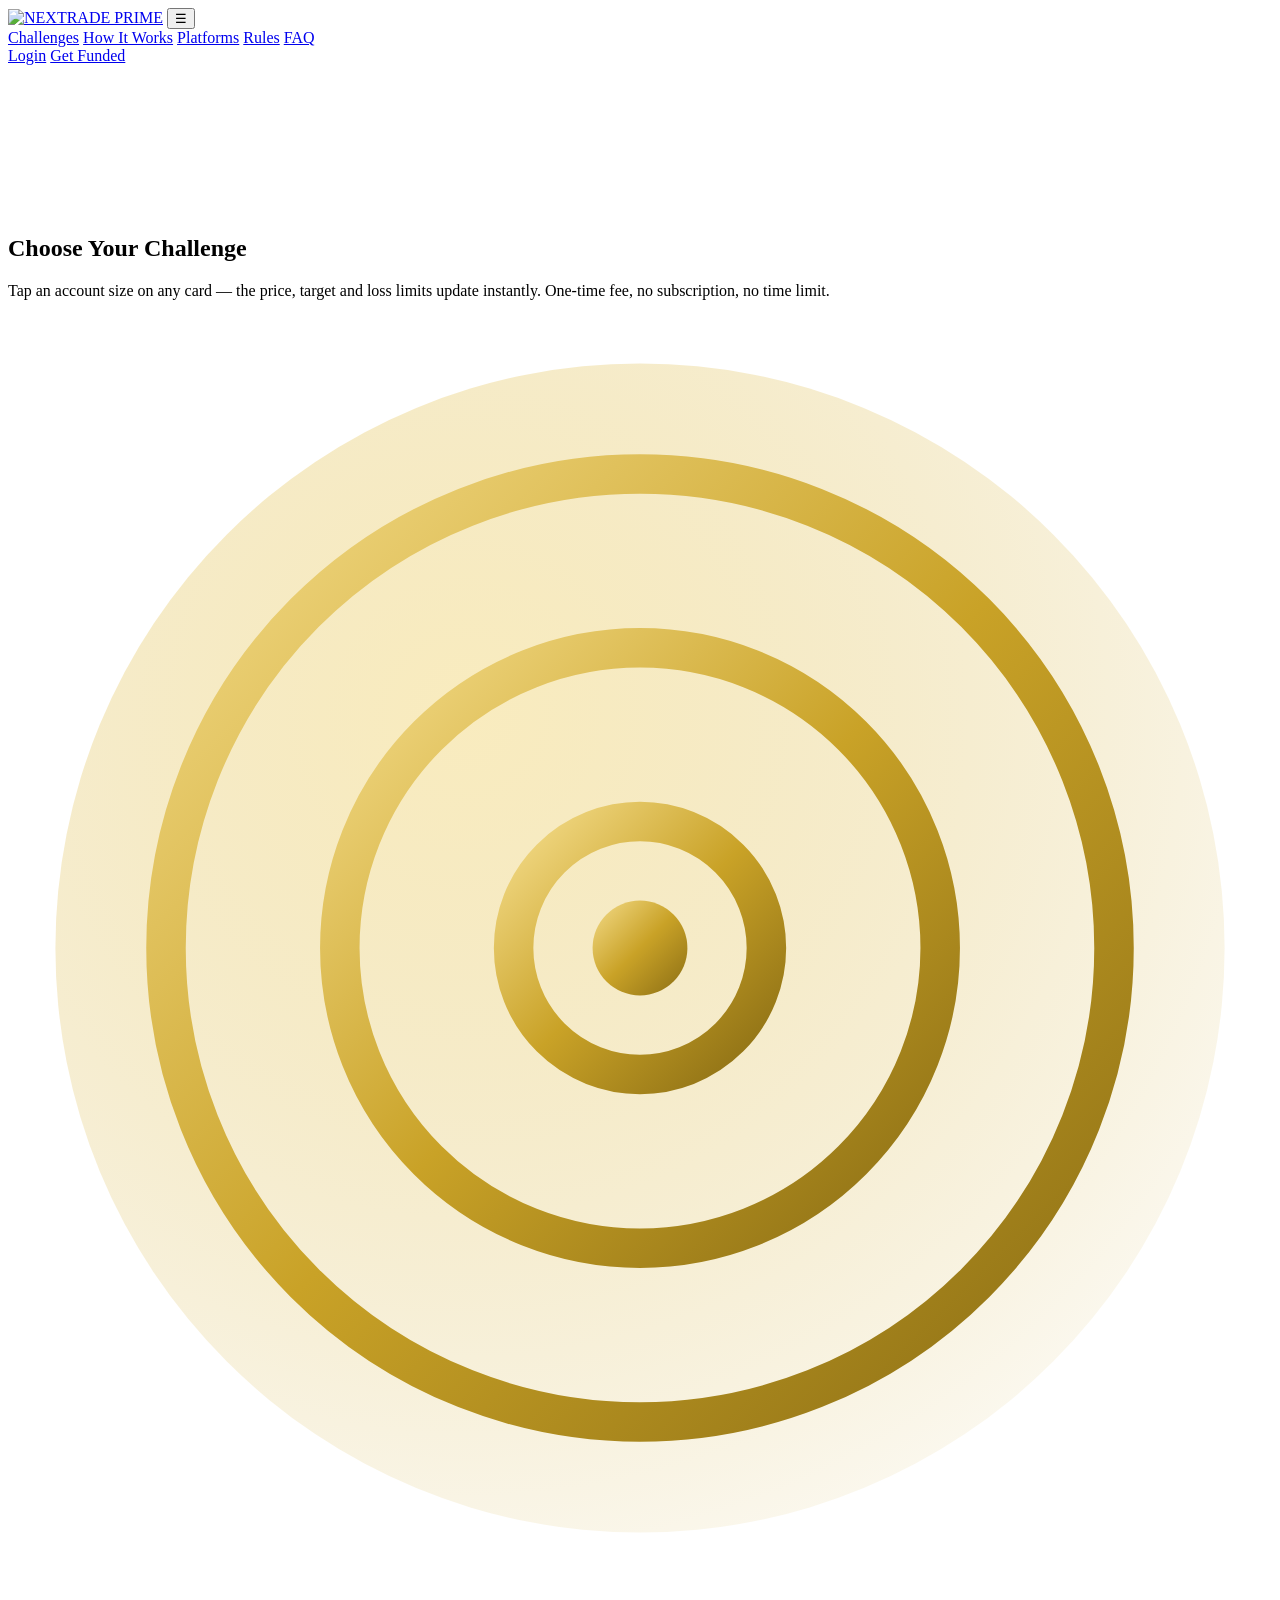
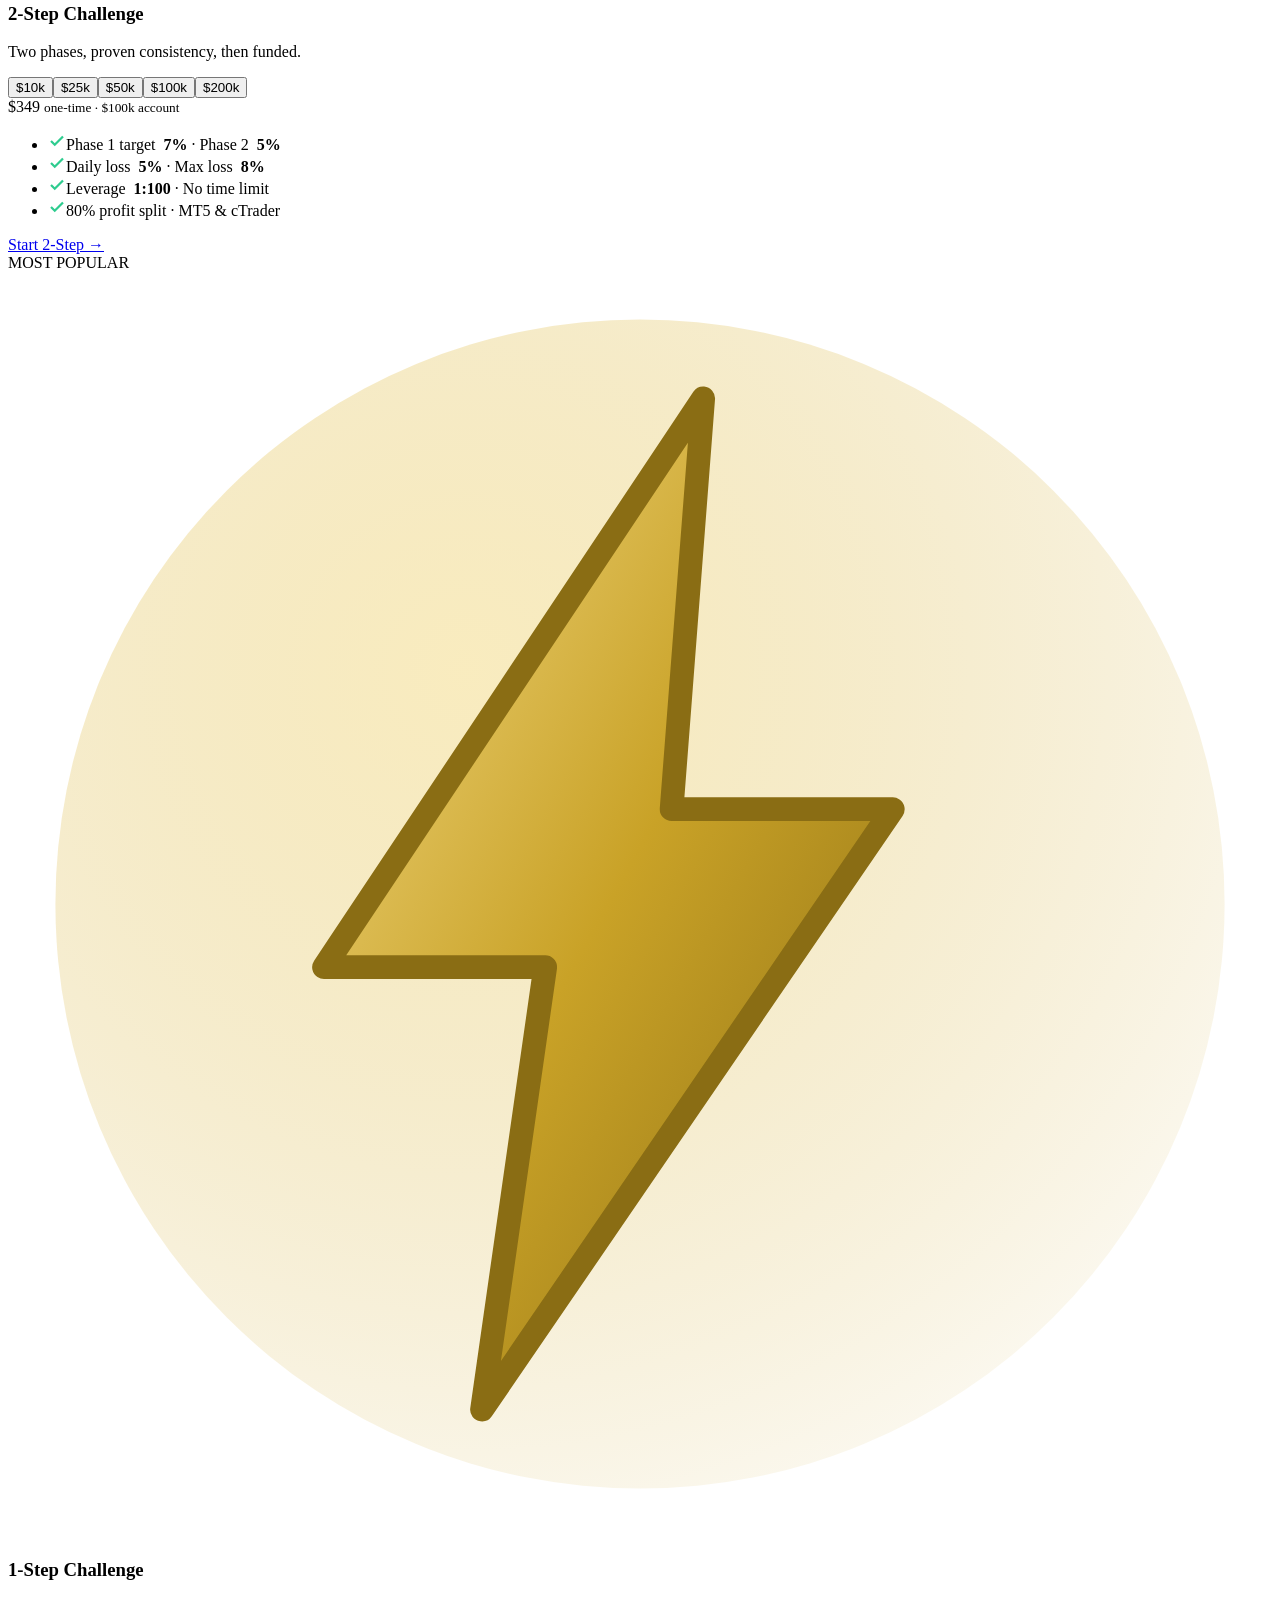
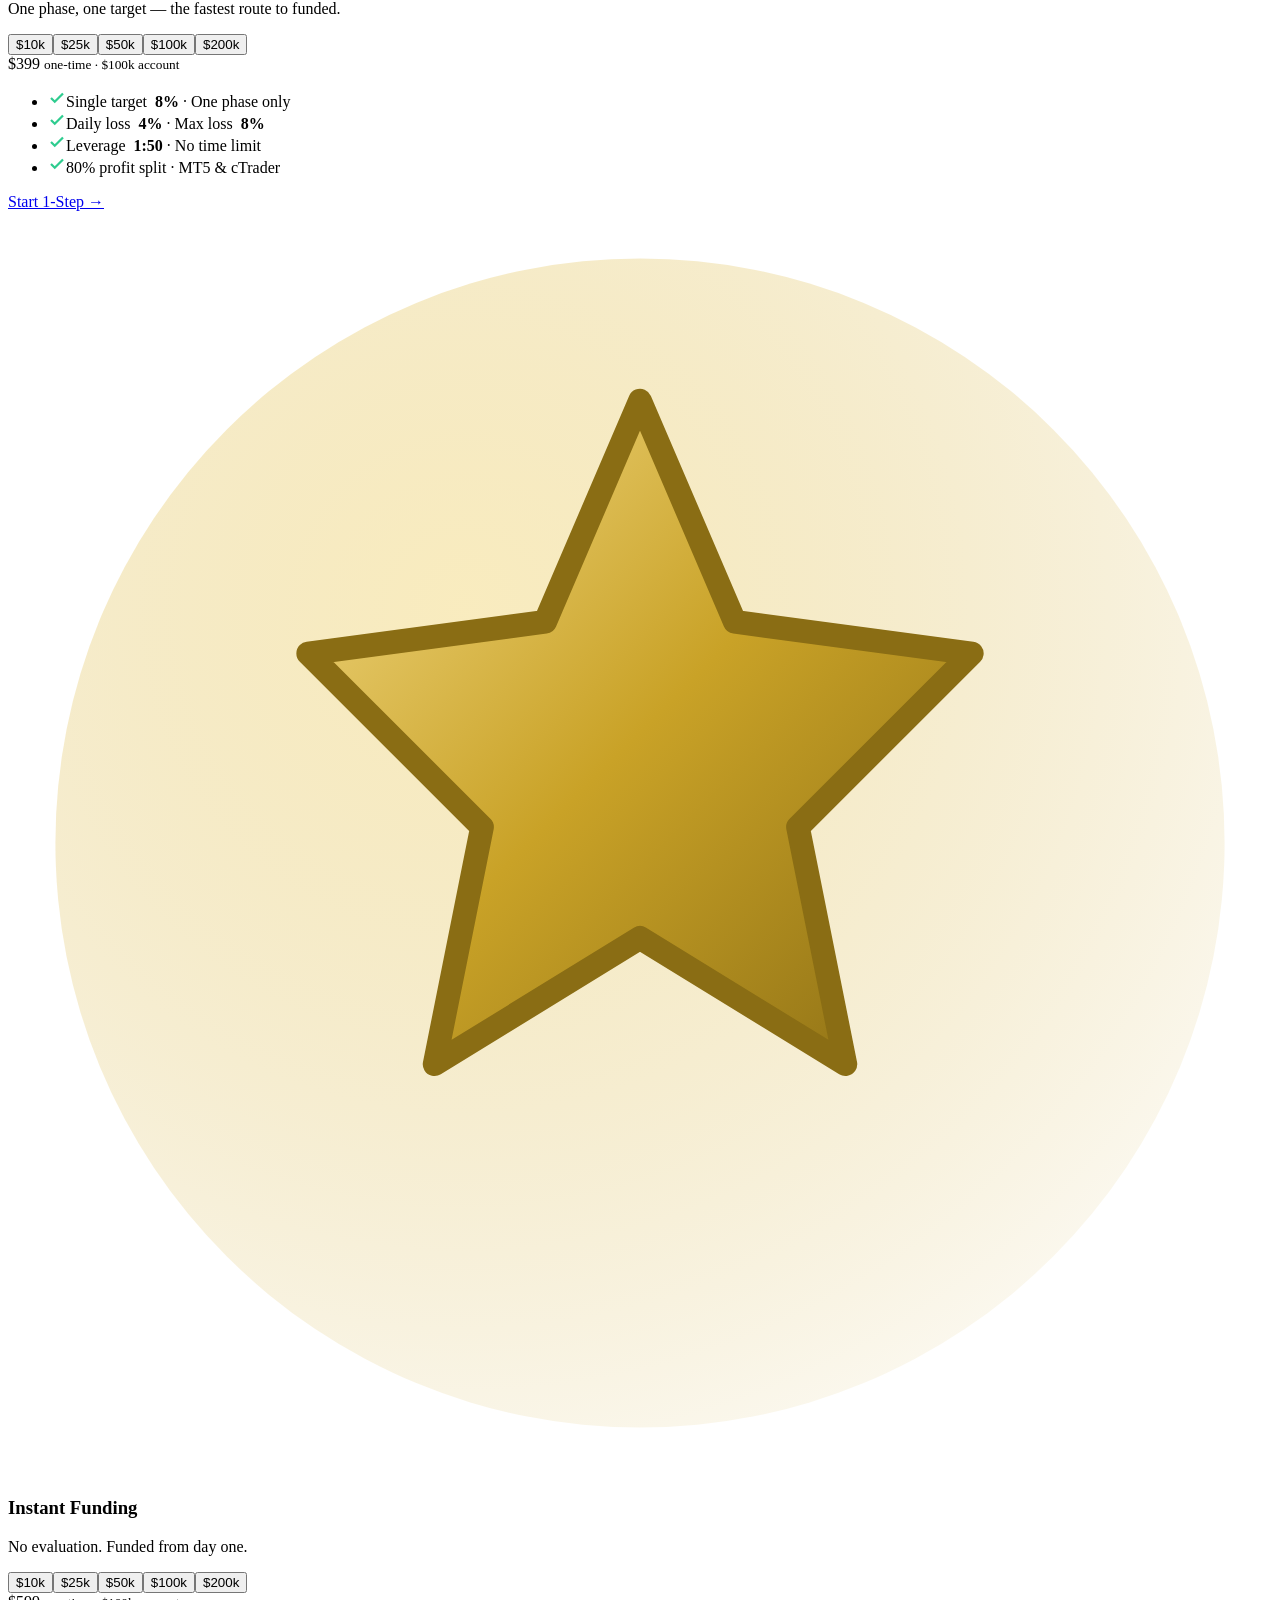
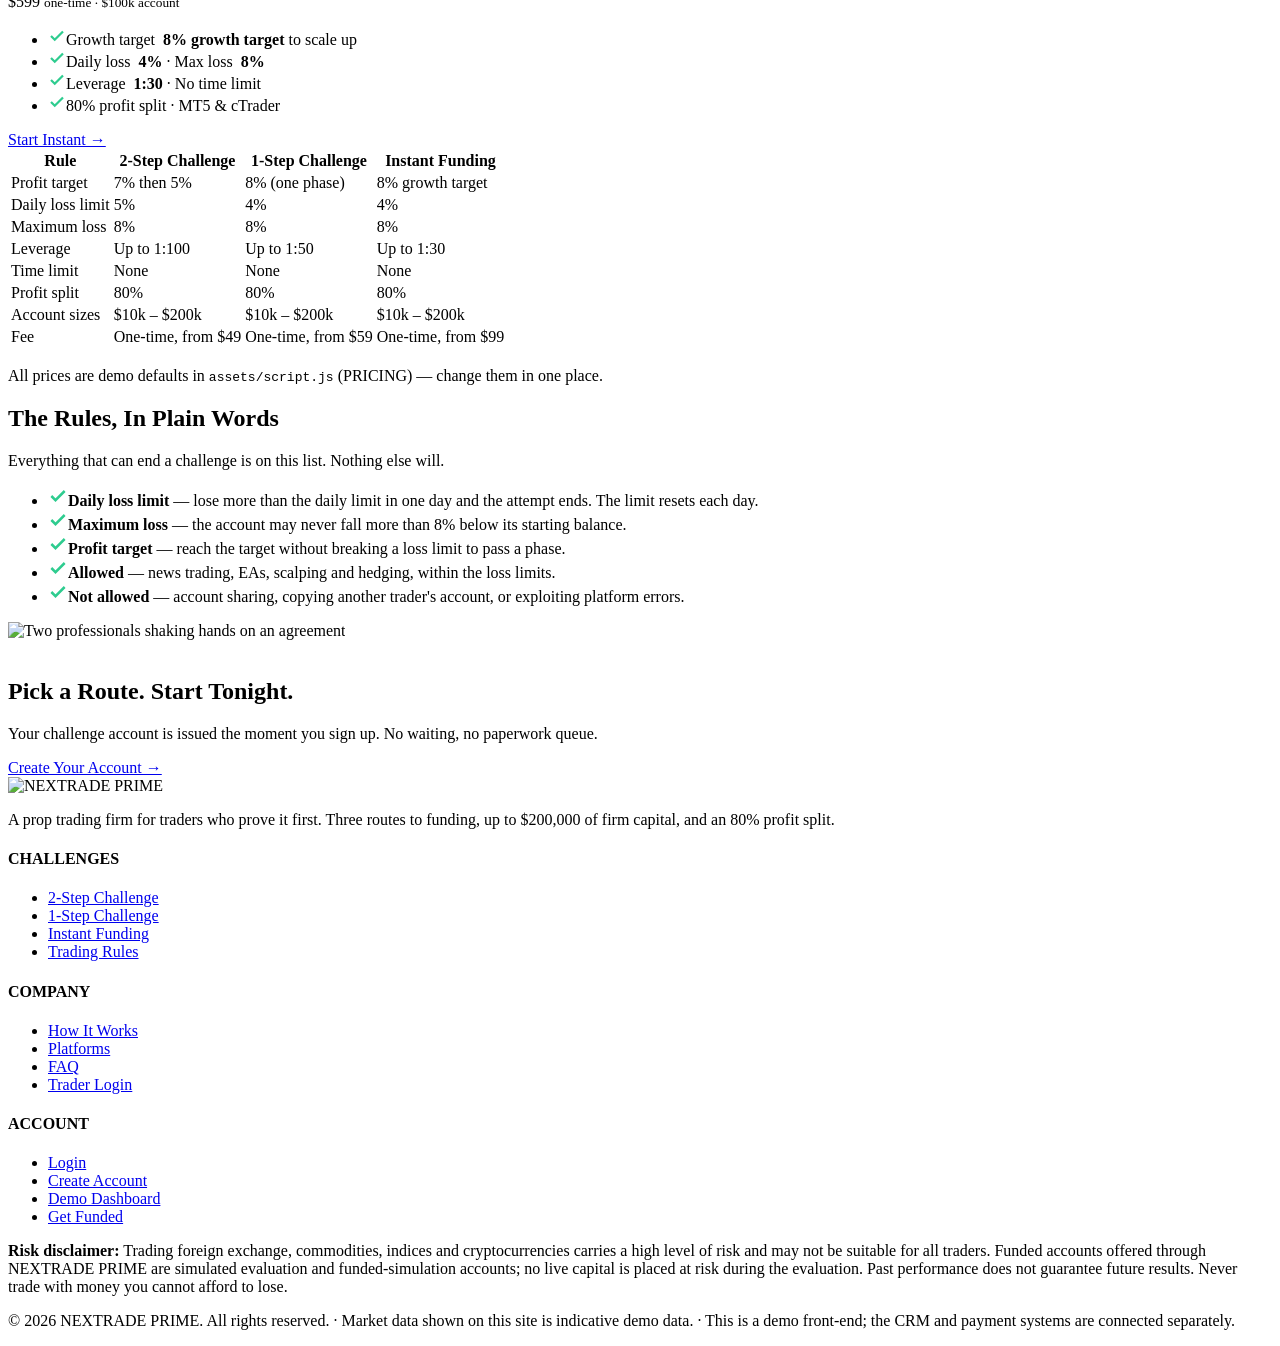
==== challenges.html @ 41a0967a "Add challenges.html" ====
<!DOCTYPE html>
<html lang="en">
<head>
<meta charset="UTF-8">
<meta name="viewport" content="width=device-width, initial-scale=1.0">
<title>Challenges &amp; Pricing — NEXTRADE PRIME</title>
<meta name="description" content="NEXTRADE PRIME challenges: 2-Step, 1-Step and Instant Funding. Account sizes $10k–$200k, 80% profit split, no time limit. Compare routes and rules.">
<link rel="preconnect" href="https://fonts.googleapis.com">
<link rel="preconnect" href="https://fonts.gstatic.com" crossorigin>
<link href="https://fonts.googleapis.com/css2?family=Playfair+Display:wght@600;700;800&display=swap" rel="stylesheet">
<link rel="stylesheet" href="assets/style.css">
<link rel="icon" href="assets/logo-light.png">
</head>
<body>
<svg width="0" height="0" style="position:absolute" aria-hidden="true"><defs>
<linearGradient id="gGold" x1="0" y1="0" x2="1" y2="1"><stop offset="0" stop-color="#F4DC8A"/><stop offset=".5" stop-color="#C9A227"/><stop offset="1" stop-color="#8A6D14"/></linearGradient>
<linearGradient id="gGold2" x1="0" y1="0" x2="0" y2="1"><stop offset="0" stop-color="#E8C766"/><stop offset="1" stop-color="#9A7B1A"/></linearGradient>
<radialGradient id="gGlow" cx=".35" cy=".3" r=".9"><stop offset="0" stop-color="#F4DC8A" stop-opacity=".55"/><stop offset="1" stop-color="#C9A227" stop-opacity="0"/></radialGradient>
</defs></svg>

<header class="site-header">
  <div class="container header-inner">
    <a class="brand" href="index.html" aria-label="NEXTRADE PRIME — home"><img src="assets/logo-light.png" alt="NEXTRADE PRIME" height="42"></a>
    <button class="menu-toggle" aria-label="Open menu" aria-expanded="false">☰</button>
    <nav class="main-nav" aria-label="Main">
      <a href="challenges.html">Challenges</a>
      <a href="index.html#how-it-works">How It Works</a>
      <a href="index.html#platforms">Platforms</a>
      <a href="challenges.html#rules">Rules</a>
      <a href="index.html#faq">FAQ</a>
    </nav>
    <div class="header-actions">
      <a class="btn btn-ghost btn-sm" href="login.html">Login</a>
      <a class="btn btn-gold btn-sm shimmer" href="signup.html">Get Funded</a>
    </div>
  </div>
</header>

<section class="section" style="padding-top:150px">
  <div class="container">
    <div class="center reveal">
      <div class="gold-rule"></div>
      <h2 class="section-title">Choose Your Challenge</h2>
      <p class="section-sub">Tap an account size on any card — the price, target and loss limits update instantly. One-time fee, no subscription, no time limit.</p>
    </div>
    <div class="routes-grid">
      <article class="route-card tilt reveal" data-route="two-step">
        <div class="icon3d"><svg viewBox="0 0 80 80" fill="none" aria-hidden="true"><circle cx="40" cy="40" r="37" fill="url(#gGlow)"/><circle cx="40" cy="40" r="30" stroke="url(#gGold)" stroke-width="2.5"/><circle cx="40" cy="40" r="19" stroke="url(#gGold)" stroke-width="2.5"/><circle cx="40" cy="40" r="8" stroke="url(#gGold)" stroke-width="2.5"/><circle cx="40" cy="40" r="3" fill="url(#gGold)"/></svg></div>
        <h3>2-Step Challenge</h3>
        <p class="muted">Two phases, proven consistency, then funded.</p>
        <div class="size-pills"><button class="size-pill" data-size="10000">$10k</button><button class="size-pill" data-size="25000">$25k</button><button class="size-pill" data-size="50000">$50k</button><button class="size-pill active" data-size="100000">$100k</button><button class="size-pill" data-size="200000">$200k</button></div>
        <div class="route-price"><span class="js-price">$349</span> <small>one-time · <span class="js-size">$100k</span> account</small></div>
        <ul class="route-list">
          <li><svg width="18" height="18" viewBox="0 0 24 24" fill="none" stroke="#2ECC8F" stroke-width="3"><path d="M4 12l5 5L20 6"/></svg>Phase 1 target <b>&nbsp;<span class="js-target1">7%</span></b>&nbsp;· Phase 2 <b>&nbsp;<span class="js-target2">5%</span></b></li>
          <li><svg width="18" height="18" viewBox="0 0 24 24" fill="none" stroke="#2ECC8F" stroke-width="3"><path d="M4 12l5 5L20 6"/></svg>Daily loss <b>&nbsp;<span class="js-daily">5%</span></b>&nbsp;· Max loss <b>&nbsp;<span class="js-max">8%</span></b></li>
          <li><svg width="18" height="18" viewBox="0 0 24 24" fill="none" stroke="#2ECC8F" stroke-width="3"><path d="M4 12l5 5L20 6"/></svg>Leverage <b>&nbsp;<span class="js-lev">1:100</span></b>&nbsp;· No time limit</li>
          <li><svg width="18" height="18" viewBox="0 0 24 24" fill="none" stroke="#2ECC8F" stroke-width="3"><path d="M4 12l5 5L20 6"/></svg>80% profit split · MT5 &amp; cTrader</li>
        </ul>
        <a class="btn btn-gold" href="signup.html">Start 2-Step →</a>
      </article>
      <article class="route-card tilt featured reveal" data-route="one-step" data-delay="1">
        <span class="route-tag">MOST POPULAR</span>
        <div class="icon3d"><svg viewBox="0 0 80 80" fill="none" aria-hidden="true"><circle cx="40" cy="40" r="37" fill="url(#gGlow)"/><path d="M44 8L20 44h14l-4 28 26-38H42l2-26z" fill="url(#gGold)" stroke="#8A6D14" stroke-width="1.5" stroke-linejoin="round"/></svg></div>
        <h3>1-Step Challenge</h3>
        <p class="muted">One phase, one target — the fastest route to funded.</p>
        <div class="size-pills"><button class="size-pill" data-size="10000">$10k</button><button class="size-pill" data-size="25000">$25k</button><button class="size-pill" data-size="50000">$50k</button><button class="size-pill active" data-size="100000">$100k</button><button class="size-pill" data-size="200000">$200k</button></div>
        <div class="route-price"><span class="js-price">$399</span> <small>one-time · <span class="js-size">$100k</span> account</small></div>
        <ul class="route-list">
          <li><svg width="18" height="18" viewBox="0 0 24 24" fill="none" stroke="#2ECC8F" stroke-width="3"><path d="M4 12l5 5L20 6"/></svg>Single target <b>&nbsp;<span class="js-target1">8%</span></b>&nbsp;· One phase only</li>
          <li><svg width="18" height="18" viewBox="0 0 24 24" fill="none" stroke="#2ECC8F" stroke-width="3"><path d="M4 12l5 5L20 6"/></svg>Daily loss <b>&nbsp;<span class="js-daily">4%</span></b>&nbsp;· Max loss <b>&nbsp;<span class="js-max">8%</span></b></li>
          <li><svg width="18" height="18" viewBox="0 0 24 24" fill="none" stroke="#2ECC8F" stroke-width="3"><path d="M4 12l5 5L20 6"/></svg>Leverage <b>&nbsp;<span class="js-lev">1:50</span></b>&nbsp;· No time limit</li>
          <li><svg width="18" height="18" viewBox="0 0 24 24" fill="none" stroke="#2ECC8F" stroke-width="3"><path d="M4 12l5 5L20 6"/></svg>80% profit split · MT5 &amp; cTrader</li>
        </ul>
        <a class="btn btn-gold" href="signup.html">Start 1-Step →</a>
      </article>
      <article class="route-card tilt reveal" data-route="instant" data-delay="2">
        <div class="icon3d"><svg viewBox="0 0 80 80" fill="none" aria-hidden="true"><circle cx="40" cy="40" r="37" fill="url(#gGlow)"/><path d="M40 12l6 14 15 2-11 11 3 15-13-8-13 8 3-15L19 28l15-2 6-14z" fill="url(#gGold)" stroke="#8A6D14" stroke-width="1.5" stroke-linejoin="round"/><path d="M22 62h36" stroke="url(#gGold)" stroke-width="3" stroke-linecap="round"/></svg></div>
        <h3>Instant Funding</h3>
        <p class="muted">No evaluation. Funded from day one.</p>
        <div class="size-pills"><button class="size-pill" data-size="10000">$10k</button><button class="size-pill" data-size="25000">$25k</button><button class="size-pill" data-size="50000">$50k</button><button class="size-pill active" data-size="100000">$100k</button><button class="size-pill" data-size="200000">$200k</button></div>
        <div class="route-price"><span class="js-price">$599</span> <small>one-time · <span class="js-size">$100k</span> account</small></div>
        <ul class="route-list">
          <li><svg width="18" height="18" viewBox="0 0 24 24" fill="none" stroke="#2ECC8F" stroke-width="3"><path d="M4 12l5 5L20 6"/></svg>Growth target <b>&nbsp;<span class="js-target1">8% growth target</span></b>&nbsp;to scale up</li>
          <li><svg width="18" height="18" viewBox="0 0 24 24" fill="none" stroke="#2ECC8F" stroke-width="3"><path d="M4 12l5 5L20 6"/></svg>Daily loss <b>&nbsp;<span class="js-daily">4%</span></b>&nbsp;· Max loss <b>&nbsp;<span class="js-max">8%</span></b></li>
          <li><svg width="18" height="18" viewBox="0 0 24 24" fill="none" stroke="#2ECC8F" stroke-width="3"><path d="M4 12l5 5L20 6"/></svg>Leverage <b>&nbsp;<span class="js-lev">1:30</span></b>&nbsp;· No time limit</li>
          <li><svg width="18" height="18" viewBox="0 0 24 24" fill="none" stroke="#2ECC8F" stroke-width="3"><path d="M4 12l5 5L20 6"/></svg>80% profit split · MT5 &amp; cTrader</li>
        </ul>
        <a class="btn btn-gold" href="signup.html">Start Instant →</a>
      </article>
    </div>

    <!-- Comparison table -->
    <div class="table-wrap reveal">
      <table>
        <thead><tr><th>Rule</th><th>2-Step Challenge</th><th>1-Step Challenge</th><th>Instant Funding</th></tr></thead>
        <tbody>
          <tr><td>Profit target</td><td>7% then 5%</td><td>8% (one phase)</td><td>8% growth target</td></tr>
          <tr><td>Daily loss limit</td><td>5%</td><td>4%</td><td>4%</td></tr>
          <tr><td>Maximum loss</td><td>8%</td><td>8%</td><td>8%</td></tr>
          <tr><td>Leverage</td><td>Up to 1:100</td><td>Up to 1:50</td><td>Up to 1:30</td></tr>
          <tr><td>Time limit</td><td>None</td><td>None</td><td>None</td></tr>
          <tr><td>Profit split</td><td>80%</td><td>80%</td><td>80%</td></tr>
          <tr><td>Account sizes</td><td>$10k – $200k</td><td>$10k – $200k</td><td>$10k – $200k</td></tr>
          <tr><td>Fee</td><td>One-time, from $49</td><td>One-time, from $59</td><td>One-time, from $99</td></tr>
        </tbody>
      </table>
    </div>
    <p class="center muted small" style="margin-top:18px">All prices are demo defaults in <code>assets/script.js</code> (PRICING) — change them in one place.</p>
  </div>
</section>

<!-- Rules -->
<section class="section" id="rules" style="background:var(--navy-900)">
  <div class="container split">
    <div class="reveal">
      <div class="gold-rule"></div>
      <h2 class="section-title">The Rules, In Plain Words</h2>
      <p class="section-sub">Everything that can end a challenge is on this list. Nothing else will.</p>
      <ul class="check-list">
        <li><svg width="20" height="20" viewBox="0 0 24 24" fill="none" stroke="#2ECC8F" stroke-width="3"><path d="M4 12l5 5L20 6"/></svg><span><strong>Daily loss limit</strong> — lose more than the daily limit in one day and the attempt ends. The limit resets each day.</span></li>
        <li><svg width="20" height="20" viewBox="0 0 24 24" fill="none" stroke="#2ECC8F" stroke-width="3"><path d="M4 12l5 5L20 6"/></svg><span><strong>Maximum loss</strong> — the account may never fall more than 8% below its starting balance.</span></li>
        <li><svg width="20" height="20" viewBox="0 0 24 24" fill="none" stroke="#2ECC8F" stroke-width="3"><path d="M4 12l5 5L20 6"/></svg><span><strong>Profit target</strong> — reach the target without breaking a loss limit to pass a phase.</span></li>
        <li><svg width="20" height="20" viewBox="0 0 24 24" fill="none" stroke="#2ECC8F" stroke-width="3"><path d="M4 12l5 5L20 6"/></svg><span><strong>Allowed</strong> — news trading, EAs, scalping and hedging, within the loss limits.</span></li>
        <li><svg width="20" height="20" viewBox="0 0 24 24" fill="none" stroke="#2ECC8F" stroke-width="3"><path d="M4 12l5 5L20 6"/></svg><span><strong>Not allowed</strong> — account sharing, copying another trader's account, or exploiting platform errors.</span></li>
      </ul>
    </div>
    <div class="img-frame reveal" data-delay="1">
      <img class="ph" src="https://images.unsplash.com/photo-1560472354-b33ff0c44a43?w=1400&q=80&auto=format&fit=crop" alt="Two professionals shaking hands on an agreement" loading="lazy">
    </div>
  </div>
</section>

<section class="section" style="padding-top:0">
  <div class="container">
    <div class="cta-banner reveal">
      <img src="https://images.unsplash.com/photo-1526304640581-d334cdbbf45e?w=1600&q=80&auto=format&fit=crop" alt="" loading="lazy">
      <h2>Pick a Route. <span class="gold">Start Tonight.</span></h2>
      <p>Your challenge account is issued the moment you sign up. No waiting, no paperwork queue.</p>
      <a class="btn btn-gold btn-lg shimmer" href="signup.html">Create Your Account →</a>
    </div>
  </div>
</section>

<footer class="site-footer">
  <div class="container footer-grid">
    <div>
      <img src="assets/logo-light.png" alt="NEXTRADE PRIME">
      <p>A prop trading firm for traders who prove it first. Three routes to funding, up to $200,000 of firm capital, and an 80% profit split.</p>
    </div>
    <div><h4>CHALLENGES</h4><ul><li><a href="challenges.html">2-Step Challenge</a></li><li><a href="challenges.html">1-Step Challenge</a></li><li><a href="challenges.html">Instant Funding</a></li><li><a href="challenges.html#rules">Trading Rules</a></li></ul></div>
    <div><h4>COMPANY</h4><ul><li><a href="index.html#how-it-works">How It Works</a></li><li><a href="index.html#platforms">Platforms</a></li><li><a href="index.html#faq">FAQ</a></li><li><a href="login.html">Trader Login</a></li></ul></div>
    <div><h4>ACCOUNT</h4><ul><li><a href="login.html">Login</a></li><li><a href="signup.html">Create Account</a></li><li><a href="dashboard.html">Demo Dashboard</a></li><li><a href="challenges.html">Get Funded</a></li></ul></div>
  </div>
  <div class="footer-bottom container">
    <p><strong>Risk disclaimer:</strong> Trading foreign exchange, commodities, indices and cryptocurrencies carries a high level of risk and may not be suitable for all traders. Funded accounts offered through NEXTRADE PRIME are simulated evaluation and funded-simulation accounts; no live capital is placed at risk during the evaluation. Past performance does not guarantee future results. Never trade with money you cannot afford to lose.</p>
    <p>© 2026 NEXTRADE PRIME. All rights reserved. · Market data shown on this site is indicative demo data. · This is a demo front-end; the CRM and payment systems are connected separately.</p>
  </div>
</footer>
<script src="assets/script.js"></script>
</body>
</html>
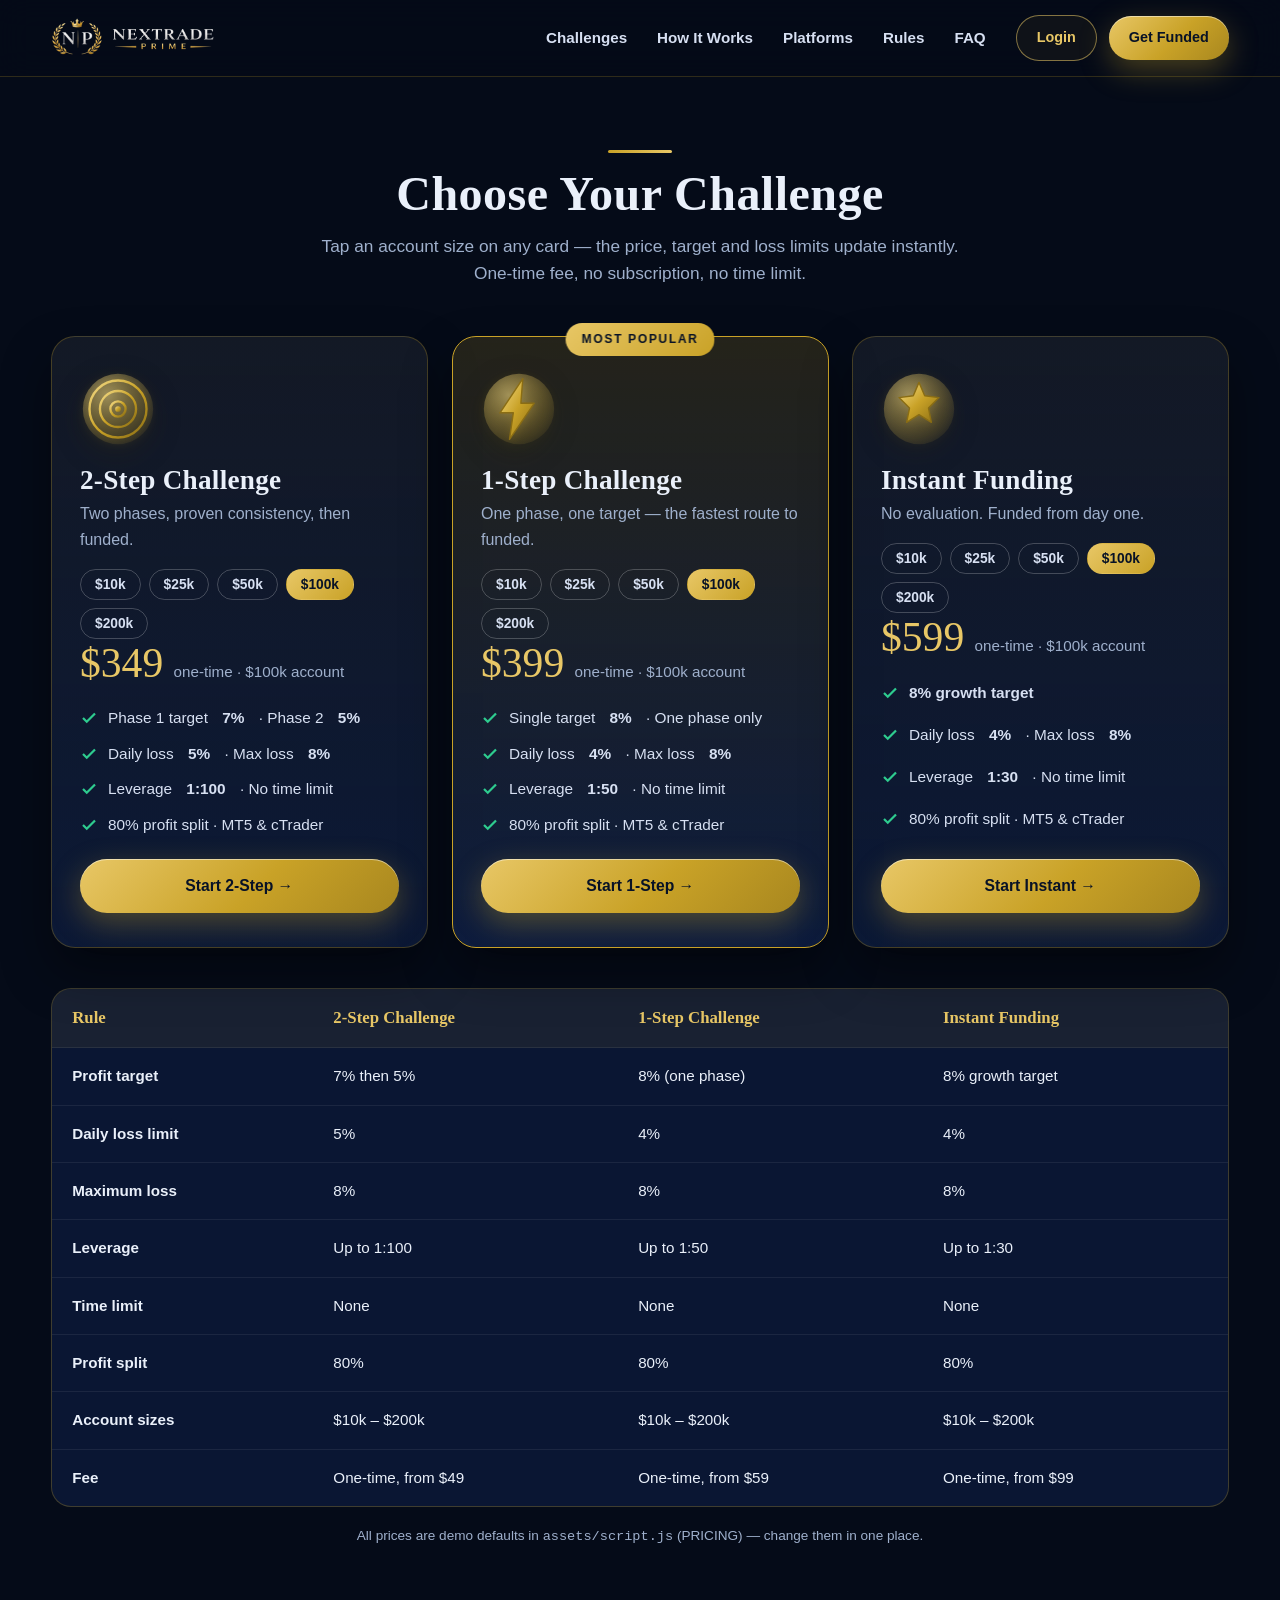
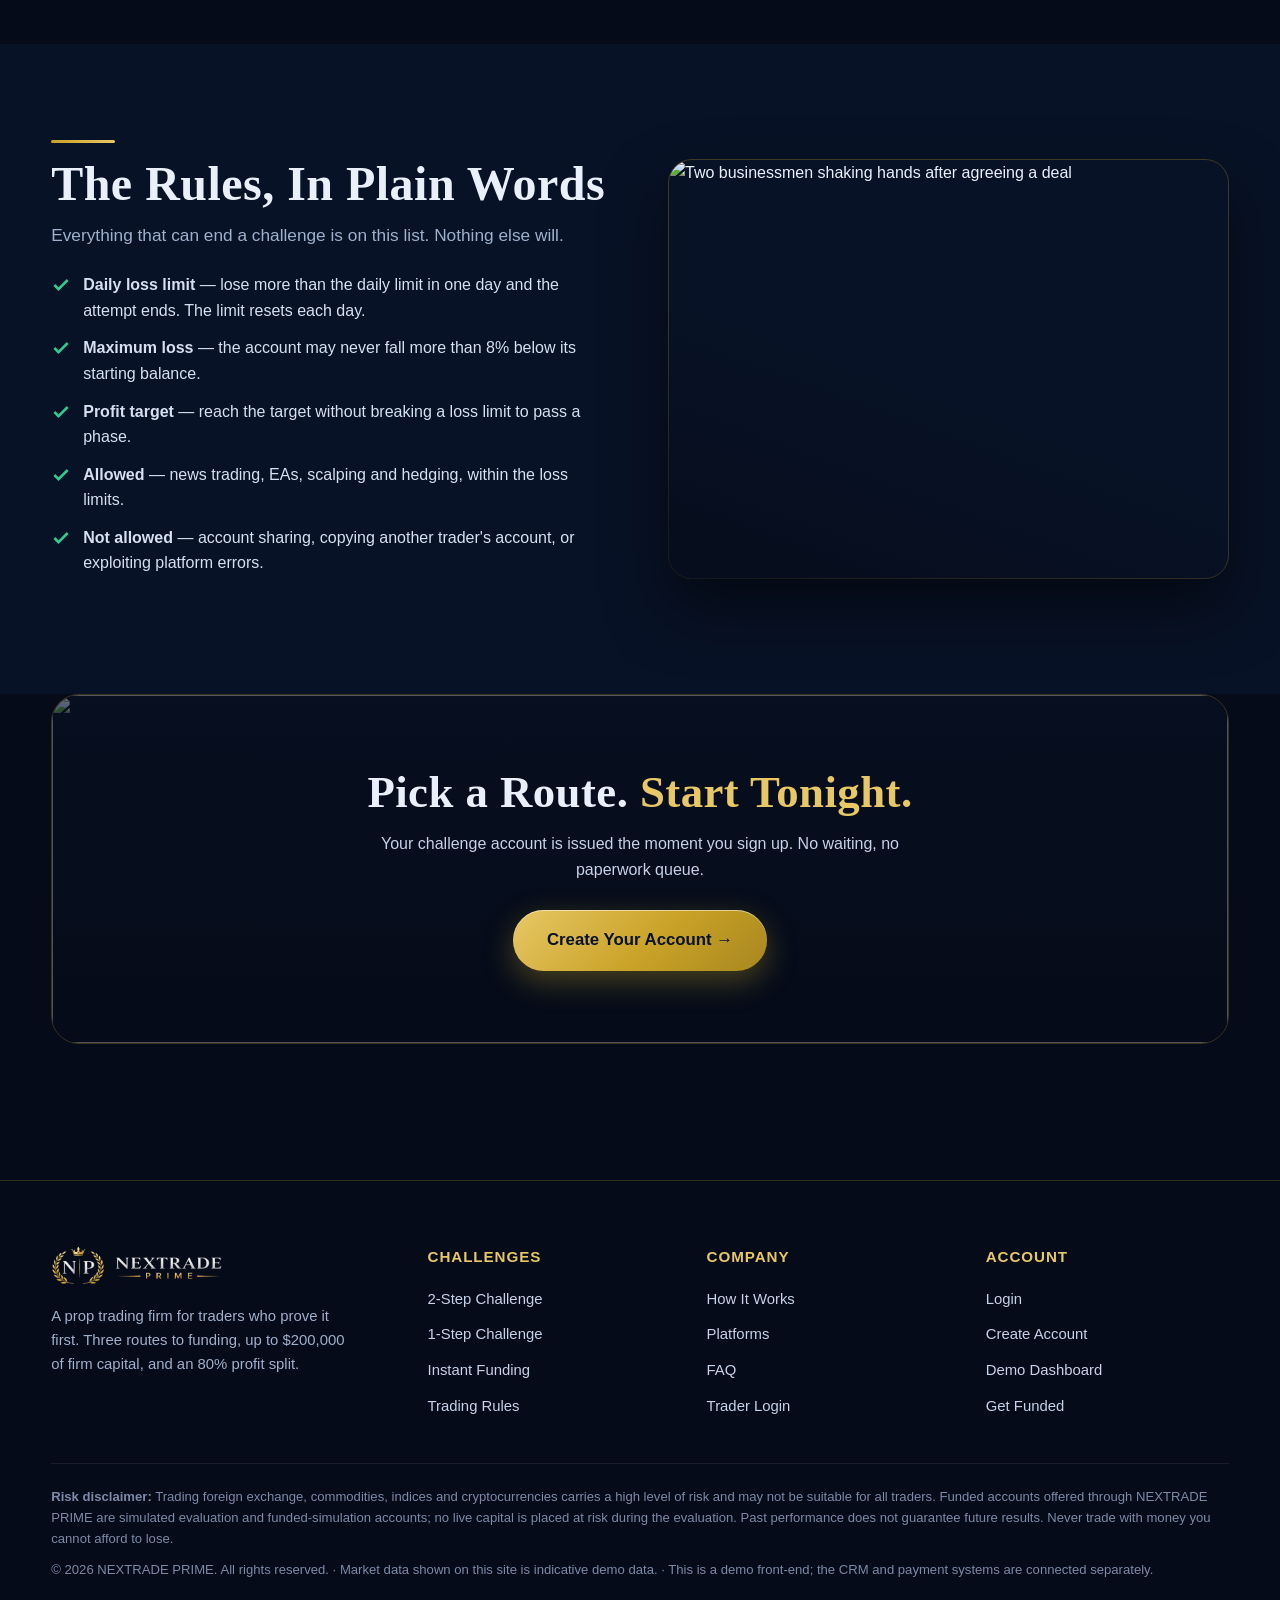
==== commit 4e477fad: "Fix 6 visual defects: Instant card copy/wrap, Rules/login/signup photos, dashboard equity chart + da" ====
--- a/challenges.html
+++ b/challenges.html
@@ -80,7 +80,7 @@
         <div class="size-pills"><button class="size-pill" data-size="10000">$10k</button><button class="size-pill" data-size="25000">$25k</button><button class="size-pill" data-size="50000">$50k</button><button class="size-pill active" data-size="100000">$100k</button><button class="size-pill" data-size="200000">$200k</button></div>
         <div class="route-price"><span class="js-price">$599</span> <small>one-time · <span class="js-size">$100k</span> account</small></div>
         <ul class="route-list">
-          <li><svg width="18" height="18" viewBox="0 0 24 24" fill="none" stroke="#2ECC8F" stroke-width="3"><path d="M4 12l5 5L20 6"/></svg>Growth target <b>&nbsp;<span class="js-target1">8% growth target</span></b>&nbsp;to scale up</li>
+          <li><svg width="18" height="18" viewBox="0 0 24 24" fill="none" stroke="#2ECC8F" stroke-width="3"><path d="M4 12l5 5L20 6"/></svg><span><b><span class="js-target1">8% growth target</span></b></span></li>
           <li><svg width="18" height="18" viewBox="0 0 24 24" fill="none" stroke="#2ECC8F" stroke-width="3"><path d="M4 12l5 5L20 6"/></svg>Daily loss <b>&nbsp;<span class="js-daily">4%</span></b>&nbsp;· Max loss <b>&nbsp;<span class="js-max">8%</span></b></li>
           <li><svg width="18" height="18" viewBox="0 0 24 24" fill="none" stroke="#2ECC8F" stroke-width="3"><path d="M4 12l5 5L20 6"/></svg>Leverage <b>&nbsp;<span class="js-lev">1:30</span></b>&nbsp;· No time limit</li>
           <li><svg width="18" height="18" viewBox="0 0 24 24" fill="none" stroke="#2ECC8F" stroke-width="3"><path d="M4 12l5 5L20 6"/></svg>80% profit split · MT5 &amp; cTrader</li>
@@ -125,7 +125,7 @@
       </ul>
     </div>
     <div class="img-frame reveal" data-delay="1">
-      <img class="ph" src="https://images.unsplash.com/photo-1560472354-b33ff0c44a43?w=1400&q=80&auto=format&fit=crop" alt="Two professionals shaking hands on an agreement" loading="lazy">
+      <img class="ph" src="https://images.unsplash.com/photo-1521791136064-7986c2920216?w=1400&q=80&auto=format&fit=crop" alt="Two businessmen shaking hands after agreeing a deal" loading="lazy">
     </div>
   </div>
 </section>
--- a/assets/style.css
+++ b/assets/style.css
@@ -0,0 +1,292 @@
+/* ============================================================
+   NEXTRADE PRIME — style.css
+   Cinematic dark navy + gold. Apple font stack for UI,
+   Playfair Display for display headings.
+   Logo rule: logo-light ONLY on dark, logo-dark ONLY on light.
+   ============================================================ */
+:root{
+  --navy-950:#050B18; --navy-900:#081226; --navy-800:#0A1633; --navy-700:#10224A;
+  --gold:#C9A227; --gold-light:#E8C766; --gold-deep:#9A7B1A;
+  --ink:#EAF0FA; --muted:#9FB0CC; --line:rgba(201,162,39,.28);
+  --card:rgba(255,255,255,.045); --card-2:rgba(16,34,74,.55);
+  --green:#2ECC8F; --red:#FF6B6B;
+  --radius:20px;
+  --font-ui:-apple-system,BlinkMacSystemFont,"SF Pro Display","SF Pro Text","Helvetica Neue",Helvetica,Arial,sans-serif;
+  --font-display:"Playfair Display",Georgia,"Times New Roman",serif;
+  --ease:cubic-bezier(.22,1,.36,1);
+}
+*{box-sizing:border-box;margin:0;padding:0}
+html{scroll-behavior:smooth}
+body{background:var(--navy-950);color:var(--ink);font-family:var(--font-ui);font-size:16px;line-height:1.6;-webkit-font-smoothing:antialiased;overflow-x:hidden}
+img{max-width:100%;display:block}
+a{color:inherit;text-decoration:none}
+a:hover{color:var(--gold-light)}
+button{font-family:var(--font-ui);cursor:pointer;border:0;background:none;color:inherit}
+input,select{font-family:var(--font-ui)}
+::selection{background:var(--gold);color:var(--navy-950)}
+.container{width:min(1180px,92%);margin:0 auto}
+h1,h2,h3{font-family:var(--font-display);font-weight:700;line-height:1.12;letter-spacing:.01em}
+.gold{color:var(--gold-light)}
+.muted{color:var(--muted)}
+.small{font-size:.85rem}
+.section{padding:96px 0}
+.section.light{background:#F6F1E6;color:#101A30}
+.section.light .muted{color:#5A6478}
+.section-title{font-size:clamp(2rem,4.4vw,3rem);margin:14px 0 12px}
+.section-sub{color:var(--muted);max-width:640px;font-size:1.08rem}
+.gold-rule{width:64px;height:3px;background:linear-gradient(90deg,var(--gold),var(--gold-light));border-radius:2px}
+.center{text-align:center}
+.center .section-sub{margin:0 auto}
+.center .gold-rule{margin:0 auto}
+
+/* ---------- Header ---------- */
+.site-header{position:fixed;inset:0 0 auto 0;z-index:100;background:rgba(5,11,24,.72);backdrop-filter:blur(16px);-webkit-backdrop-filter:blur(16px);border-bottom:1px solid rgba(201,162,39,.22);transition:background .3s}
+.header-inner{display:flex;align-items:center;gap:28px;height:76px}
+.brand{display:flex;align-items:center;flex-shrink:0}
+.brand img{height:42px;width:auto}
+.main-nav{display:flex;gap:26px;margin-left:auto}
+.main-nav a{font-size:.95rem;font-weight:600;color:#D7E0F2;padding:6px 2px;position:relative}
+.main-nav a:hover,.main-nav a:focus-visible{color:var(--gold-light)}
+.main-nav a::after{content:"";position:absolute;left:0;bottom:0;height:2px;width:0;background:var(--gold);transition:width .25s var(--ease)}
+.main-nav a:hover::after{width:100%}
+.header-actions{display:flex;align-items:center;gap:12px}
+.menu-toggle{display:none;font-size:1.6rem;color:var(--gold-light);padding:8px}
+
+/* ---------- Buttons ---------- */
+.btn{display:inline-flex;align-items:center;justify-content:center;gap:10px;font-weight:700;font-size:.98rem;padding:14px 26px;border-radius:999px;transition:transform .15s ease-out,box-shadow .25s,background .25s;white-space:nowrap}
+.btn:active{transform:scale(.97)}
+.btn-gold{background:linear-gradient(135deg,#E8C766,#C9A227 55%,#A8871F);color:#081226;box-shadow:0 10px 30px rgba(201,162,39,.35),inset 0 1px 0 rgba(255,255,255,.5)}
+.btn-gold:hover{color:#081226;box-shadow:0 14px 38px rgba(201,162,39,.5),inset 0 1px 0 rgba(255,255,255,.5);transform:translateY(-2px)}
+.btn-ghost{border:1px solid rgba(232,199,102,.55);color:var(--gold-light);background:rgba(201,162,39,.06)}
+.btn-ghost:hover{color:var(--gold-light);background:rgba(201,162,39,.14);transform:translateY(-2px)}
+.btn-sm{padding:10px 20px;font-size:.9rem}
+.btn-lg{padding:17px 34px;font-size:1.05rem}
+
+/* ---------- Hero ---------- */
+.hero{position:relative;min-height:100vh;display:flex;flex-direction:column;justify-content:center;padding:150px 0 0;overflow:hidden;background:var(--navy-950)}
+.hero-bg{position:absolute;inset:0;background:url("https://images.unsplash.com/photo-1611974789855-9c2a0a7236a3?w=1800&q=80&auto=format&fit=crop") center/cover no-repeat;opacity:.34}
+.hero-bg::after{content:"";position:absolute;inset:0;background:linear-gradient(180deg,rgba(5,11,24,.82) 0%,rgba(8,18,38,.55) 45%,rgba(5,11,24,.96) 100%),radial-gradient(70% 60% at 20% 30%,rgba(201,162,39,.16),transparent 60%)}
+.hero-inner{position:relative;z-index:2;display:grid;grid-template-columns:1.15fr .85fr;gap:56px;align-items:center}
+.hero h1{font-size:clamp(2.7rem,6vw,4.6rem);margin:18px 0 20px}
+.hero p.lead{font-size:1.2rem;color:#C6D2E8;max-width:560px}
+.hero-cta{display:flex;gap:14px;margin:32px 0 22px;flex-wrap:wrap}
+.hero-proof{display:flex;gap:26px;flex-wrap:wrap;color:#C6D2E8;font-size:.92rem}
+.hero-proof b{color:var(--gold-light);font-size:1.15rem;display:block}
+.hero-card{position:relative;border-radius:24px;overflow:hidden;border:1px solid var(--line);box-shadow:0 40px 80px rgba(0,0,0,.55);background:var(--navy-800)}
+.hero-card img{width:100%;height:300px;object-fit:cover;opacity:.92}
+.hero-card .chart-wrap{position:relative;background:linear-gradient(180deg,#0A1633,#081226);padding:18px}
+.hero-card .chart-head{display:flex;justify-content:space-between;align-items:center;margin-bottom:10px;font-size:.9rem;color:var(--muted)}
+.hero-card .chart-head b{color:var(--green);font-size:1.05rem}
+#heroChart{width:100%;height:180px;display:block}
+#dashChart{width:100%;height:340px;min-height:340px;flex:1;display:block}
+.hero-badge{position:absolute;top:16px;left:16px;z-index:3;background:rgba(5,11,24,.8);border:1px solid var(--line);color:var(--gold-light);font-weight:700;font-size:.8rem;letter-spacing:.12em;padding:8px 14px;border-radius:999px;backdrop-filter:blur(6px)}
+.ticker{position:relative;z-index:2;margin-top:64px;border-top:1px solid rgba(201,162,39,.25);border-bottom:1px solid rgba(201,162,39,.25);background:rgba(5,11,24,.85);backdrop-filter:blur(8px);overflow:hidden}
+.ticker-track{display:flex;gap:0;width:max-content;animation:tick 38s linear infinite;padding:12px 0}
+.ticker:hover .ticker-track{animation-play-state:paused}
+.ticker-item{display:flex;gap:10px;align-items:center;padding:0 26px;font-size:.92rem;white-space:nowrap;color:#D7E0F2}
+.ticker-item b{color:#fff}
+.ticker-item .up{color:var(--green)} .ticker-item .down{color:var(--red)}
+.ticker-item .sym{color:var(--gold-light);font-weight:700}
+@keyframes tick{from{transform:translateX(0)}to{transform:translateX(-50%)}}
+
+/* ---------- Stats ---------- */
+.stats-band{padding:56px 0;background:linear-gradient(180deg,var(--navy-950),var(--navy-900))}
+.stats-grid{display:grid;grid-template-columns:repeat(4,1fr);gap:20px}
+.stat{text-align:center;padding:26px 10px;border:1px solid rgba(255,255,255,.07);border-radius:var(--radius);background:var(--card)}
+.stat b{font-family:var(--font-display);font-size:2.5rem;color:var(--gold-light);display:block;line-height:1.1}
+.stat span{color:var(--muted);font-size:.92rem}
+
+/* ---------- 3D icons ---------- */
+.icon3d{width:76px;height:76px;flex-shrink:0;filter:drop-shadow(0 10px 16px rgba(0,0,0,.45)) drop-shadow(0 2px 4px rgba(201,162,39,.35));transition:transform .3s var(--ease)}
+.icon3d.lg{width:96px;height:96px}
+.icon3d.sm{width:56px;height:56px}
+.icon3d svg{width:100%;height:100%;display:block}
+.tilt{transform-style:preserve-3d;will-change:transform}
+
+/* ---------- Routes / challenge cards ---------- */
+.routes-grid{display:grid;grid-template-columns:repeat(3,1fr);gap:24px;margin-top:48px}
+.route-card{position:relative;border-radius:24px;padding:34px 28px;background:linear-gradient(180deg,rgba(255,255,255,.06),rgba(16,34,74,.6));border:1px solid var(--line);box-shadow:0 24px 50px rgba(0,0,0,.4);display:flex;flex-direction:column;transition:transform .3s var(--ease),border-color .3s}
+.route-card:hover{border-color:var(--gold-light)}
+.route-card.featured{background:linear-gradient(180deg,rgba(201,162,39,.16),rgba(16,34,74,.75));border-color:var(--gold)}
+.route-tag{position:absolute;top:-14px;left:50%;transform:translateX(-50%);background:linear-gradient(135deg,#E8C766,#C9A227);color:#081226;font-weight:800;font-size:.75rem;letter-spacing:.14em;padding:7px 16px;border-radius:999px;white-space:nowrap}
+.route-card h3{font-size:1.7rem;margin:18px 0 6px}
+.route-price{font-family:var(--font-display);font-size:2.6rem;color:var(--gold-light);line-height:1}
+.route-price small{font-size:.95rem;color:var(--muted);font-family:var(--font-ui)}
+.route-list{list-style:none;margin:22px 0;display:grid;gap:11px;flex:1}
+.route-list li{display:flex;gap:10px;align-items:flex-start;justify-content:flex-start;text-align:left;color:#D7E0F2;font-size:.96rem}
+.route-list li>span{flex:1;min-width:0}
+.route-list svg{flex-shrink:0;margin-top:3px}
+.size-pills{display:flex;gap:8px;flex-wrap:wrap;margin:16px 0 4px}
+.size-pill{border:1px solid rgba(255,255,255,.22);color:#D7E0F2;border-radius:999px;padding:7px 14px;font-size:.86rem;font-weight:700;transition:all .2s}
+.size-pill:hover{border-color:var(--gold-light);color:var(--gold-light)}
+.size-pill.active{background:linear-gradient(135deg,#E8C766,#C9A227);color:#081226;border-color:transparent}
+
+/* ---------- Steps / features ---------- */
+.steps-grid{display:grid;grid-template-columns:repeat(4,1fr);gap:22px;margin-top:48px}
+.step{padding:30px 24px;border-radius:var(--radius);background:var(--card);border:1px solid rgba(255,255,255,.08);position:relative}
+.step-num{position:absolute;top:20px;right:24px;font-family:var(--font-display);font-size:2.6rem;color:rgba(201,162,39,.28);font-weight:700}
+.step h3{font-size:1.3rem;margin:18px 0 8px}
+.step p{color:var(--muted);font-size:.96rem}
+.features-grid{display:grid;grid-template-columns:repeat(3,1fr);gap:22px;margin-top:48px}
+.feature{display:flex;gap:20px;padding:28px;border-radius:var(--radius);background:var(--card);border:1px solid rgba(255,255,255,.08)}
+.feature h3{font-size:1.2rem;margin:4px 0 6px;font-family:var(--font-ui);font-weight:700}
+.feature p{color:var(--muted);font-size:.95rem}
+.split{display:grid;grid-template-columns:1fr 1fr;gap:56px;align-items:center}
+.split img.ph{border-radius:24px;width:100%;height:420px;object-fit:cover;border:1px solid var(--line);box-shadow:0 30px 60px rgba(0,0,0,.5)}
+.img-frame{position:relative}
+.img-frame::after{content:"";position:absolute;inset:0;border-radius:24px;background:linear-gradient(200deg,transparent 55%,rgba(5,11,24,.75));pointer-events:none}
+.check-list{list-style:none;display:grid;gap:12px;margin:22px 0}
+.check-list li{display:flex;gap:12px;align-items:flex-start;color:#D7E0F2}
+.check-list svg{flex-shrink:0;margin-top:3px}
+
+/* ---------- Platforms ---------- */
+.platforms{display:grid;grid-template-columns:repeat(3,1fr);gap:22px;margin-top:48px}
+.platform{border-radius:24px;overflow:hidden;border:1px solid var(--line);background:var(--navy-800);box-shadow:0 24px 50px rgba(0,0,0,.4)}
+.platform img{width:100%;height:180px;object-fit:cover}
+.platform-body{padding:26px}
+.platform-body h3{font-size:1.45rem;margin-bottom:8px}
+.platform-body p{color:var(--muted);font-size:.95rem}
+.platform-tag{display:inline-block;font-size:.75rem;font-weight:800;letter-spacing:.14em;color:var(--gold-light);border:1px solid var(--line);padding:6px 12px;border-radius:999px;margin-bottom:14px}
+
+/* ---------- Table ---------- */
+.table-wrap{overflow-x:auto;margin-top:40px;border:1px solid var(--line);border-radius:var(--radius);background:var(--navy-800)}
+table{width:100%;border-collapse:collapse;min-width:640px}
+th,td{padding:16px 20px;text-align:left;border-bottom:1px solid rgba(255,255,255,.07);font-size:.95rem}
+th{font-family:var(--font-display);font-size:1.05rem;color:var(--gold-light);background:rgba(201,162,39,.08)}
+td:first-child{font-weight:700}
+tr:last-child td{border-bottom:0}
+
+/* ---------- FAQ ---------- */
+.faq{max-width:820px;margin:44px auto 0;display:grid;gap:14px}
+.faq-item{border:1px solid rgba(255,255,255,.1);border-radius:16px;background:var(--card);overflow:hidden}
+.faq-q{width:100%;display:flex;justify-content:space-between;align-items:center;gap:16px;text-align:left;padding:20px 24px;font-size:1.05rem;font-weight:700;color:var(--ink)}
+.faq-q:hover{color:var(--gold-light)}
+.faq-q .chev{transition:transform .3s var(--ease);color:var(--gold-light);flex-shrink:0}
+.faq-item.open .chev{transform:rotate(180deg)}
+.faq-a{max-height:0;overflow:hidden;transition:max-height .35s var(--ease)}
+.faq-a p{padding:0 24px 22px;color:var(--muted)}
+
+/* ---------- CTA banner ---------- */
+.cta-banner{position:relative;border-radius:28px;overflow:hidden;padding:72px 48px;text-align:center;border:1px solid var(--line)}
+.cta-banner img{position:absolute;inset:0;width:100%;height:100%;object-fit:cover;opacity:.4}
+.cta-banner::after{content:"";position:absolute;inset:0;background:linear-gradient(180deg,rgba(8,18,38,.55),rgba(5,11,24,.92))}
+.cta-banner>*{position:relative;z-index:2}
+.cta-banner h2{font-size:clamp(1.9rem,4vw,2.8rem);margin-bottom:14px}
+.cta-banner p{color:#C6D2E8;max-width:560px;margin:0 auto 28px}
+
+/* ---------- Footer ---------- */
+.site-footer{background:#04081
+
+...[truncated 15842 chars]4; border-top:1px solid rgba(201,162,39,.22); padding:64px 0 0; margin-top:40px}
+.footer-grid{display:grid;grid-template-columns:1.4fr 1fr 1fr 1fr;gap:36px;padding-bottom:44px}
+.footer-grid img{height:44px;width:auto;margin-bottom:16px}
+.footer-grid p{color:var(--muted);font-size:.93rem;max-width:300px}
+.footer-grid h4{font-family:var(--font-ui);font-size:.95rem;color:var(--gold-light);margin-bottom:16px;letter-spacing:.06em}
+.footer-grid ul{list-style:none;display:grid;gap:10px}
+.footer-grid ul a{color:#C6D2E8;font-size:.93rem}
+.footer-grid ul a:hover{color:var(--gold-light)}
+.footer-bottom{border-top:1px solid rgba(255,255,255,.08);padding:22px 0 26px;font-size:.82rem;color:#7C8AA8}
+.footer-bottom p{margin-bottom:10px}
+
+/* ---------- Auth ---------- */
+.auth-page{min-height:100vh;display:grid;grid-template-columns:1fr 1fr;background:var(--navy-950)}
+.auth-visual{position:relative;overflow:hidden}
+.auth-visual img{position:absolute;inset:0;width:100%;height:100%;object-fit:cover;opacity:.55}
+.auth-visual::after{content:"";position:absolute;inset:0;background:linear-gradient(180deg,rgba(8,18,38,.35),rgba(5,11,24,.95) 85%)}
+.auth-visual-text{position:absolute;z-index:2;left:48px;right:48px;bottom:56px}
+.auth-visual-text h2{font-size:2.2rem;margin-bottom:10px}
+.auth-visual-text p{color:#C6D2E8;max-width:440px}
+.auth-form-side{display:flex;flex-direction:column;justify-content:center;padding:120px 48px 48px;max-width:560px;margin:0 auto;width:100%}
+.auth-form-side .brand img{height:46px;width:auto;margin-bottom:8px}
+.auth-form-side h1{font-size:2rem;margin:22px 0 8px}
+.auth-form-side .sub{color:var(--muted);margin-bottom:28px}
+.auth-form{display:grid;gap:16px}
+.field label{display:block;font-size:.88rem;font-weight:700;color:#C6D2E8;margin-bottom:7px}
+.field input,.field select{width:100%;background:rgba(255,255,255,.05);border:1px solid rgba(255,255,255,.16);border-radius:12px;color:var(--ink);padding:14px 16px;font-size:.98rem;outline:none;transition:border-color .2s,box-shadow .2s}
+.field input:focus,.field select:focus{border-color:var(--gold);box-shadow:0 0 0 3px rgba(201,162,39,.25)}
+.field input::placeholder{color:#6E7FA3}
+.field-row{display:grid;grid-template-columns:1fr 1fr;gap:16px}
+.form-note{font-size:.86rem;color:var(--muted)}
+.form-note a{color:var(--gold-light);font-weight:700}
+.form-error{display:none;background:rgba(255,107,107,.12);border:1px solid rgba(255,107,107,.45);color:#FFB4B4;padding:12px 16px;border-radius:12px;font-size:.92rem}
+.form-error.show{display:block}
+.form-ok{display:none;background:rgba(46,204,143,.12);border:1px solid rgba(46,204,143,.45);color:#8FE8C3;padding:12px 16px;border-radius:12px;font-size:.92rem}
+.form-ok.show{display:block}
+.btn-google{display:flex;align-items:center;justify-content:center;gap:12px;width:100%;border:1px solid rgba(255,255,255,.2);border-radius:999px;padding:13px;font-weight:700;font-size:.96rem;color:var(--ink);background:rgba(255,255,255,.04);transition:background .2s,transform .15s}
+.btn-google:hover{background:rgba(255,255,255,.09);color:var(--ink)}
+.btn-google:active{transform:scale(.97)}
+.divider{display:flex;align-items:center;gap:14px;color:#6E7FA3;font-size:.85rem;margin:6px 0}
+.divider::before,.divider::after{content:"";flex:1;height:1px;background:rgba(255,255,255,.12)}
+.demo-box{margin-top:22px;border:1px dashed rgba(201,162,39,.5);border-radius:14px;padding:16px 18px;font-size:.9rem;color:#C6D2E8;background:rgba(201,162,39,.06)}
+.demo-box b{color:var(--gold-light)}
+.demo-box code{background:rgba(255,255,255,.08);padding:2px 7px;border-radius:6px;font-size:.85rem}
+
+/* ---------- Dashboard ---------- */
+.dash{padding:130px 0 80px}
+.dash-head{display:flex;justify-content:space-between;align-items:flex-end;gap:20px;flex-wrap:wrap;margin-bottom:28px}
+.dash-head h1{font-size:2.2rem}
+.demo-pill{display:inline-flex;align-items:center;gap:8px;border:1px solid var(--gold);color:var(--gold-light);font-weight:800;font-size:.78rem;letter-spacing:.12em;padding:8px 14px;border-radius:999px;background:rgba(201,162,39,.08)}
+.dash-grid{display:grid;grid-template-columns:repeat(4,1fr);gap:18px;margin-bottom:18px}
+.dash-card{background:var(--card-2);border:1px solid rgba(255,255,255,.09);border-radius:var(--radius);padding:22px}
+.dash-card .label{font-size:.82rem;color:var(--muted);letter-spacing:.08em;font-weight:700}
+.dash-card .value{font-family:var(--font-display);font-size:1.8rem;margin:8px 0 4px}
+.dash-card .delta{font-size:.88rem;color:var(--green);font-weight:700}
+.dash-card .delta.neg{color:var(--red)}
+.dash-main{display:grid;grid-template-columns:1.7fr 1fr;gap:18px}
+.dash-main>.dash-card{display:flex;flex-direction:column}
+.meter{height:12px;border-radius:99px;background:rgba(255,255,255,.1);overflow:hidden;margin:14px 0 8px}
+.meter-fill{height:100%;border-radius:99px;background:linear-gradient(90deg,#2ECC8F,#E8C766)}
+.meter-fill.warn{background:linear-gradient(90deg,#E8C766,#FF9F43)}
+.dash-list{list-style:none;display:grid;gap:12px;margin-top:16px}
+.dash-list li{display:flex;justify-content:space-between;gap:12px;font-size:.93rem;color:#D7E0F2;border-bottom:1px solid rgba(255,255,255,.06);padding-bottom:12px}
+.dash-list li span:last-child{font-weight:700;color:var(--ink)}
+.progress{height:10px;border-radius:99px;background:rgba(255,255,255,.1);overflow:hidden;margin-top:10px}
+.progress-fill{height:100%;background:linear-gradient(90deg,#E8C766,#C9A227);border-radius:99px}
+
+/* ---------- Reveal / motion ---------- */
+/* First paint must never look dim/broken: start at 0.55 opacity, fade in ≤0.6s total. */
+.reveal{opacity:.55;transform:translateY(12px);transition:opacity .45s var(--ease),transform .45s var(--ease)}
+.reveal.visible{opacity:1;transform:none}
+.reveal[data-delay="1"]{transition-delay:.05s}
+.reveal[data-delay="2"]{transition-delay:.1s}
+.reveal[data-delay="3"]{transition-delay:.15s}
+.shimmer{position:relative;overflow:hidden}
+.shimmer::before{content:"";position:absolute;inset:0;background:linear-gradient(105deg,transparent 40%,rgba(255,255,255,.14) 50%,transparent 60%);transform:translateX(-120%);animation:shine 4.5s ease-in-out infinite;pointer-events:none}
+@keyframes shine{0%,60%{transform:translateX(-120%)}100%{transform:translateX(120%)}}
+
+/* ---------- Responsive ---------- */
+@media (max-width:1020px){
+  .hero-inner{grid-template-columns:1fr;gap:40px}
+  .routes-grid,.features-grid,.platforms{grid-template-columns:1fr 1fr}
+  .steps-grid{grid-template-columns:1fr 1fr}
+  .stats-grid{grid-template-columns:1fr 1fr}
+  .split{grid-template-columns:1fr;gap:32px}
+  .footer-grid{grid-template-columns:1fr 1fr}
+  .dash-grid{grid-template-columns:1fr 1fr}
+  .dash-main{grid-template-columns:1fr}
+  .auth-page{grid-template-columns:1fr}
+  .auth-visual{display:none}
+}
+@media (max-width:760px){
+  .main-nav{position:fixed;top:76px;left:0;right:0;background:rgba(5,11,24,.97);flex-direction:column;padding:20px 5%;gap:6px;border-bottom:1px solid var(--line);display:none}
+  .main-nav.open{display:flex}
+  .main-nav a{padding:12px 4px;font-size:1.05rem}
+  .menu-toggle{display:block}
+  .header-actions .btn-ghost{display:none}
+  .section{padding:64px 0}
+  .routes-grid,.features-grid,.platforms,.steps-grid{grid-template-columns:1fr}
+  .hero{padding-top:120px}
+  .hero-card img{height:210px}
+  .split img.ph{height:280px}
+  .cta-banner{padding:48px 22px}
+  .footer-grid{grid-template-columns:1fr}
+  .field-row{grid-template-columns:1fr}
+  .auth-form-side{padding:110px 22px 40px}
+  .dash-grid{grid-template-columns:1fr}
+  .route-card{padding:28px 22px}
+}
+@media (prefers-reduced-motion:reduce){
+  *,*::before,*::after{animation-duration:.001s !important;transition-duration:.001s !important}
+  .reveal{opacity:1;transform:none}
+  html{scroll-behavior:auto}
+}
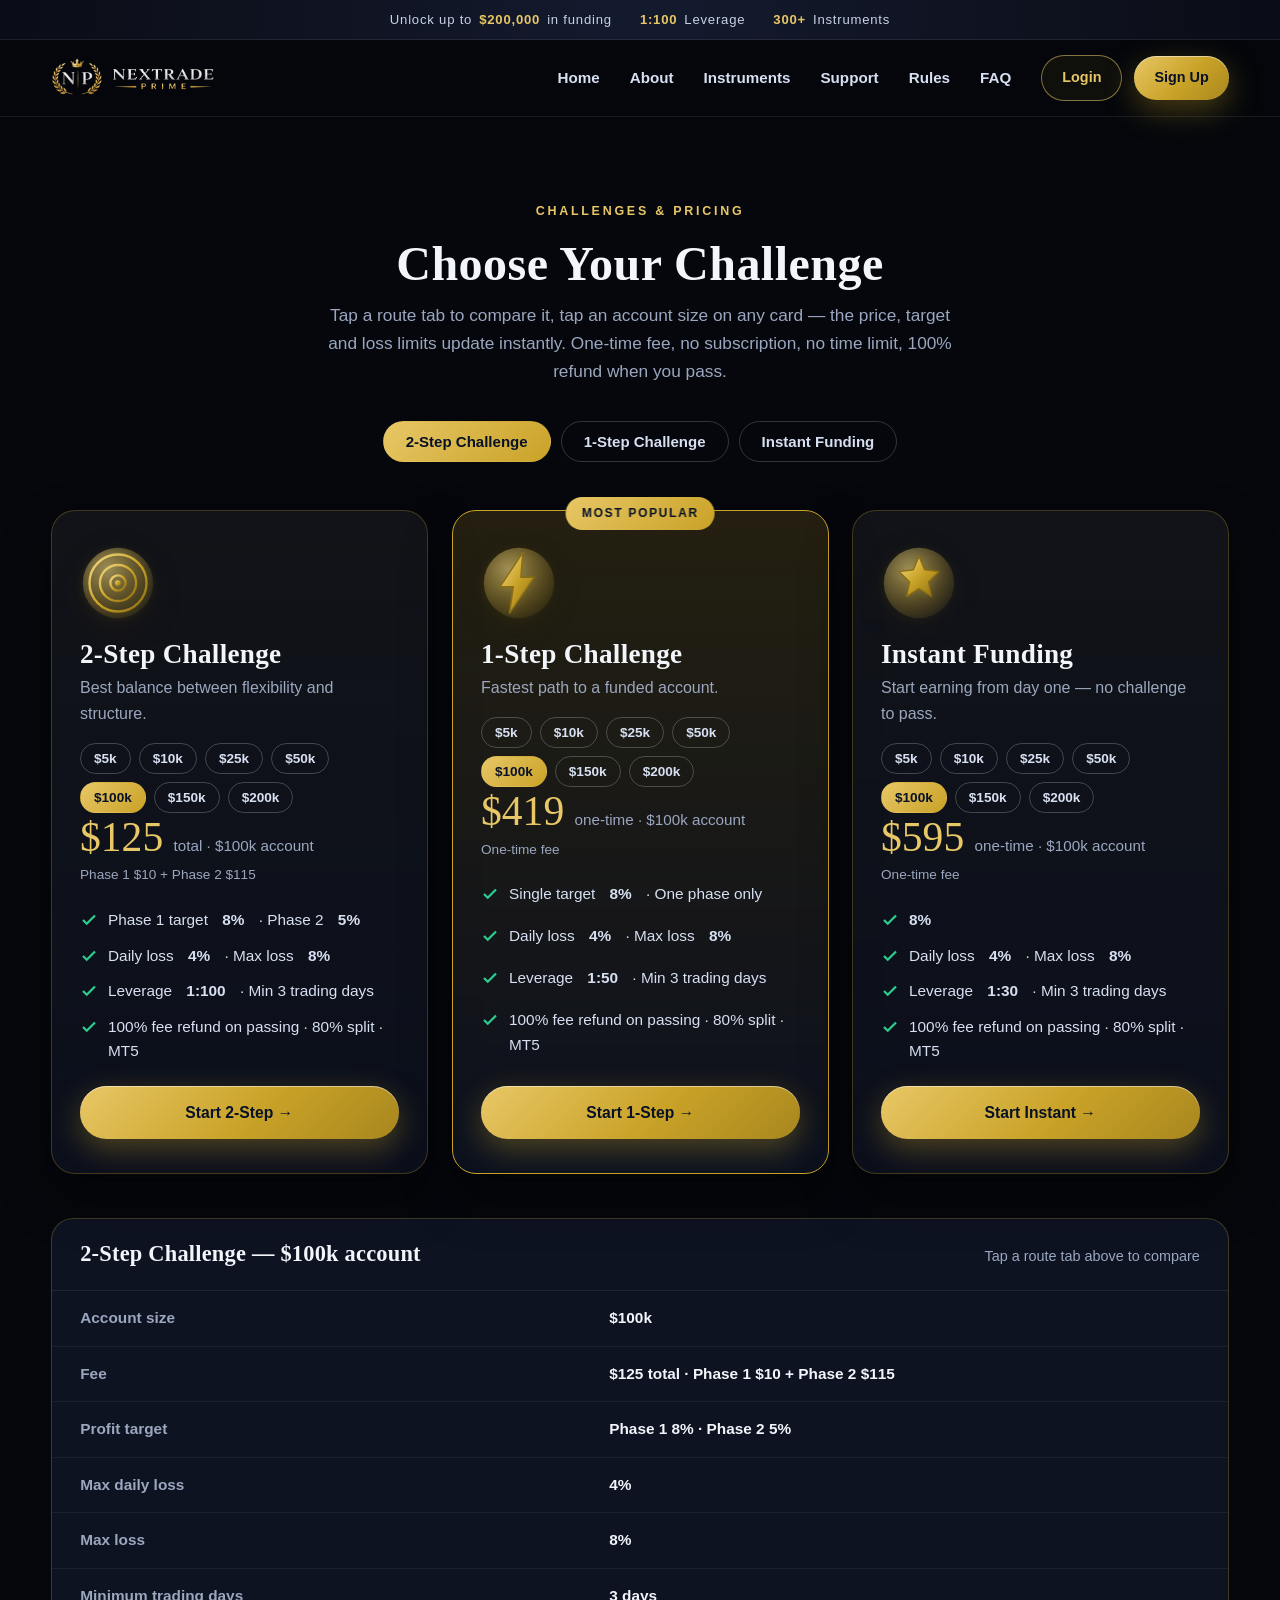
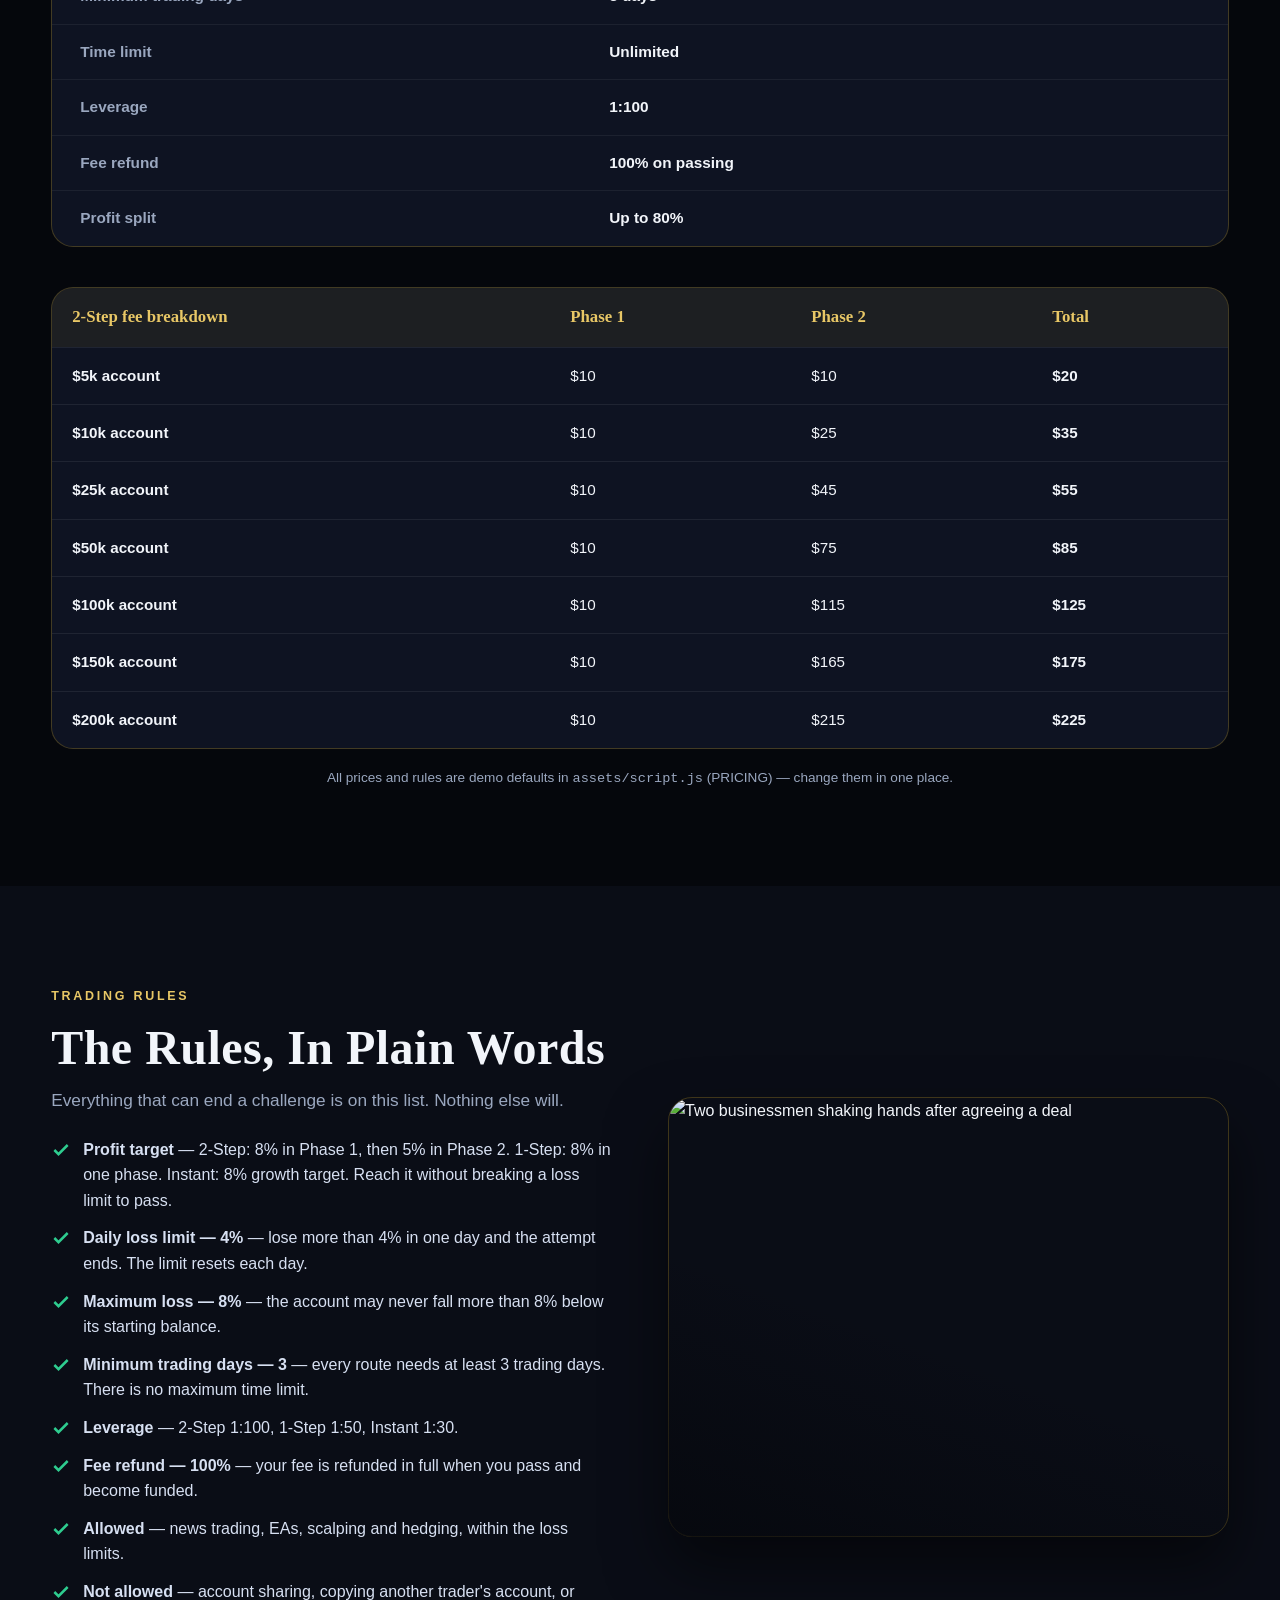
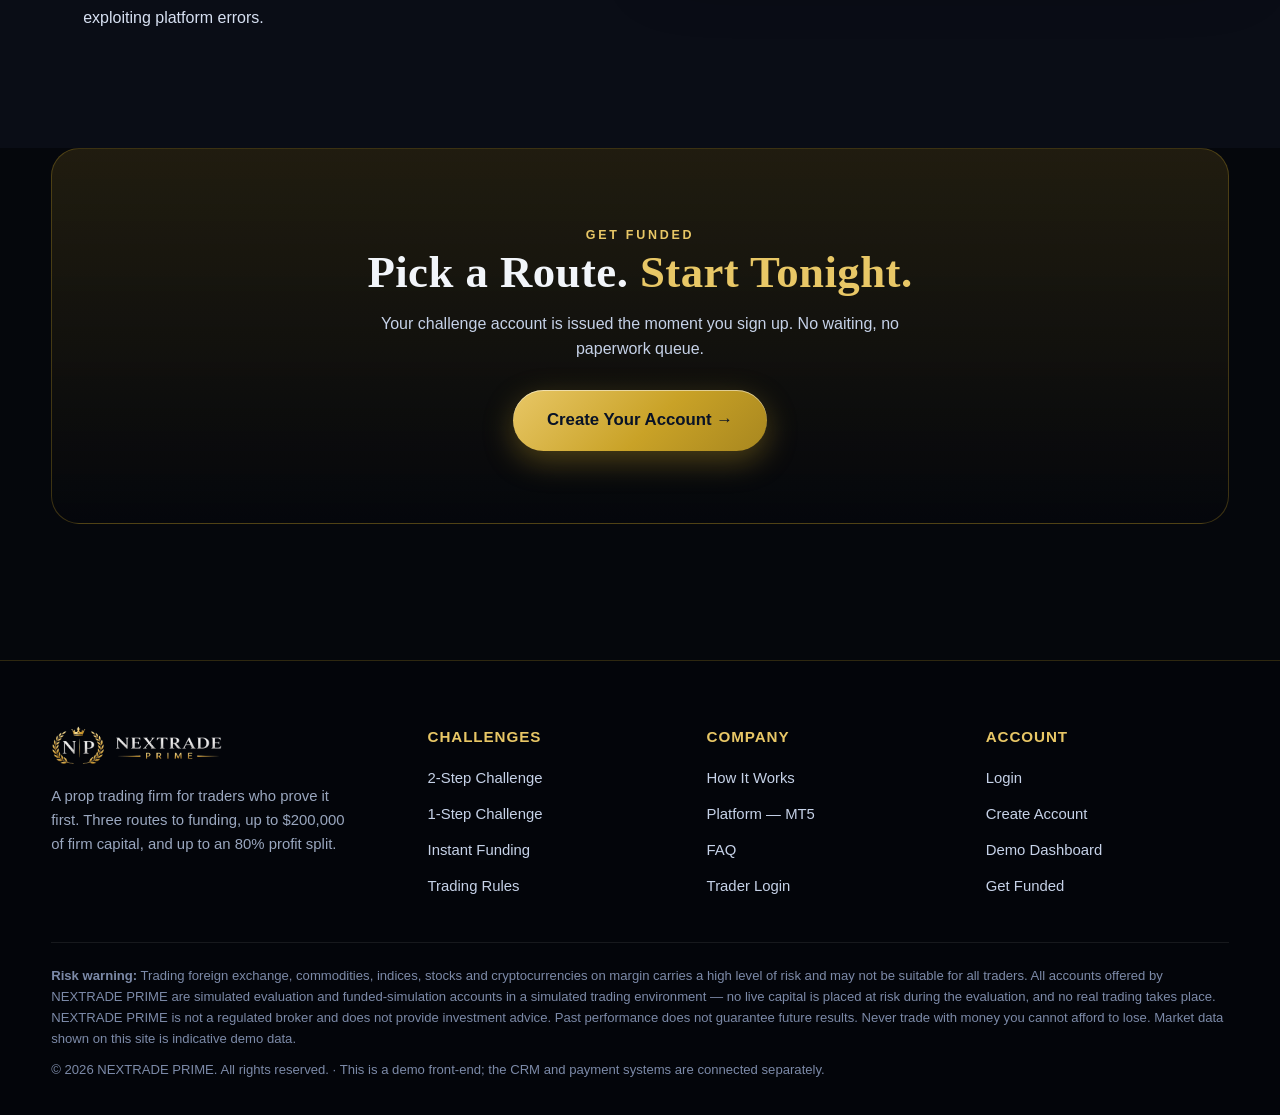
==== commit 94acc362: "Rework: Liberty-style redesign — split-photo hero collage, live price dashboard, snapshot, configura" ====
--- a/challenges.html
+++ b/challenges.html
@@ -4,7 +4,7 @@
 <meta charset="UTF-8">
 <meta name="viewport" content="width=device-width, initial-scale=1.0">
 <title>Challenges &amp; Pricing — NEXTRADE PRIME</title>
-<meta name="description" content="NEXTRADE PRIME challenges: 2-Step, 1-Step and Instant Funding. Account sizes $10k–$200k, 80% profit split, no time limit. Compare routes and rules.">
+<meta name="description" content="NEXTRADE PRIME challenges: 2-Step, 1-Step and Instant Funding. Account sizes $5k–$200k, up to 80% profit split, no time limit, 100% fee refund. Compare routes and rules.">
 <link rel="preconnect" href="https://fonts.googleapis.com">
 <link rel="preconnect" href="https://fonts.gstatic.com" crossorigin>
 <link href="https://fonts.googleapis.com/css2?family=Playfair+Display:wght@600;700;800&display=swap" rel="stylesheet">
@@ -18,43 +18,56 @@
 <radialGradient id="gGlow" cx=".35" cy=".3" r=".9"><stop offset="0" stop-color="#F4DC8A" stop-opacity=".55"/><stop offset="1" stop-color="#C9A227" stop-opacity="0"/></radialGradient>
 </defs></svg>
 
+<div class="top-strip"><div class="container">
+  <span>Unlock up to <b>$200,000</b> in funding</span>
+  <span><b>1:100</b> Leverage</span>
+  <span><b>300+</b> Instruments</span>
+</div></div>
+
 <header class="site-header">
   <div class="container header-inner">
     <a class="brand" href="index.html" aria-label="NEXTRADE PRIME — home"><img src="assets/logo-light.png" alt="NEXTRADE PRIME" height="42"></a>
     <button class="menu-toggle" aria-label="Open menu" aria-expanded="false">☰</button>
     <nav class="main-nav" aria-label="Main">
-      <a href="challenges.html">Challenges</a>
-      <a href="index.html#how-it-works">How It Works</a>
-      <a href="index.html#platforms">Platforms</a>
+      <a href="index.html">Home</a>
+      <a href="index.html#why">About</a>
+      <a href="index.html#instruments">Instruments</a>
+      <a href="index.html#faq">Support</a>
       <a href="challenges.html#rules">Rules</a>
       <a href="index.html#faq">FAQ</a>
     </nav>
     <div class="header-actions">
       <a class="btn btn-ghost btn-sm" href="login.html">Login</a>
-      <a class="btn btn-gold btn-sm shimmer" href="signup.html">Get Funded</a>
+      <a class="btn btn-gold btn-sm shimmer" href="signup.html">Sign Up</a>
     </div>
   </div>
 </header>
 
-<section class="section" style="padding-top:150px">
+<section class="section" style="padding-top:80px">
   <div class="container">
     <div class="center reveal">
-      <div class="gold-rule"></div>
+      <span class="eyebrow">Challenges &amp; Pricing</span>
       <h2 class="section-title">Choose Your Challenge</h2>
-      <p class="section-sub">Tap an account size on any card — the price, target and loss limits update instantly. One-time fee, no subscription, no time limit.</p>
+      <p class="section-sub">Tap a route tab to compare it, tap an account size on any card — the price, target and loss limits update instantly. One-time fee, no subscription, no time limit, 100% refund when you pass.</p>
+    </div>
+    <div class="tabs reveal" role="tablist" aria-label="Funding routes">
+      <button class="tab-btn route-tab active" data-route-tab="two-step">2-Step Challenge</button>
+      <button class="tab-btn route-tab" data-route-tab="one-step">1-Step Challenge</button>
+      <button class="tab-btn route-tab" data-route-tab="instant">Instant Funding</button>
     </div>
     <div class="routes-grid">
       <article class="route-card tilt reveal" data-route="two-step">
         <div class="icon3d"><svg viewBox="0 0 80 80" fill="none" aria-hidden="true"><circle cx="40" cy="40" r="37" fill="url(#gGlow)"/><circle cx="40" cy="40" r="30" stroke="url(#gGold)" stroke-width="2.5"/><circle cx="40" cy="40" r="19" stroke="url(#gGold)" stroke-width="2.5"/><circle cx="40" cy="40" r="8" stroke="url(#gGold)" stroke-width="2.5"/><circle cx="40" cy="40" r="3" fill="url(#gGold)"/></svg></div>
         <h3>2-Step Challenge</h3>
-        <p class="muted">Two phases, proven consistency, then funded.</p>
-        <div class="size-pills"><button class="size-pill" data-size="10000">$10k</button><button class="size-pill" data-size="25000">$25k</button><button class="size-pill" data-size="50000">$50k</button><button class="size-pill active" data-size="100000">$100k</button><button class="size-pill" data-size="200000">$200k</button></div>
-        <div class="route-price"><span class="js-price">$349</span> <small>one-time · <span class="js-size">$100k</span> account</small></div>
+        <p class="muted">Best balance between flexibility and structure.</p>
+        <div class="size-pills"><button class="size-pill" data-size="5000">$5k</button><button class="size-pill" data-size="10000">$10k</button><button class="size-pill" data-size="25000">$25k</button><button class="size-pill" data-size="50000">$50k</button><button class="size-pill active" data-size="100000">$100k</button><button class="size-pill" data-size="150000">$150k</button><button class="size-pill" data-size="200000">$200k</button></div>
+        <div class="route-price"><span class="js-price">$125</span> <small>total · <span class="js-size">$100k</span> account</small></div>
+        <div class="route-breakdown js-breakdown">Phase 1 $10 + Phase 2 $115</div>
         <ul class="route-list">
-          <li><svg width="18" height="18" viewBox="0 0 24 24" fill="none" stroke="#2ECC8F" stroke-width="3"><path d="M4 12l5 5L20 6"/></svg>Phase 1 target <b>&nbsp;<span class="js-target1">7%</span></b>&nbsp;· Phase 2 <b>&nbsp;<span class="js-target2">5%</span></b></li>
-          <li><svg width="18" height="18" viewBox="0 0 24 24" fill="none" stroke="#2ECC8F" stroke-width="3"><path d="M4 12l5 5L20 6"/></svg>Daily loss <b>&nbsp;<span class="js-daily">5%</span></b>&nbsp;· Max loss <b>&nbsp;<span class="js-max">8%</span></b></li>
-          <li><svg width="18" height="18" viewBox="0 0 24 24" fill="none" stroke="#2ECC8F" stroke-width="3"><path d="M4 12l5 5L20 6"/></svg>Leverage <b>&nbsp;<span class="js-lev">1:100</span></b>&nbsp;· No time limit</li>
-          <li><svg width="18" height="18" viewBox="0 0 24 24" fill="none" stroke="#2ECC8F" stroke-width="3"><path d="M4 12l5 5L20 6"/></svg>80% profit split · MT5 &amp; cTrader</li>
+          <li><svg width="18" height="18" viewBox="0 0 24 24" fill="none" stroke="#2ECC8F" stroke-width="3"><path d="M4 12l5 5L20 6"/></svg>Phase 1 target <b>&nbsp;<span class="js-target1">8%</span></b>&nbsp;· Phase 2 <b>&nbsp;<span class="js-target2">5%</span></b></li>
+          <li><svg width="18" height="18" viewBox="0 0 24 24" fill="none" stroke="#2ECC8F" stroke-width="3"><path d="M4 12l5 5L20 6"/></svg>Daily loss <b>&nbsp;<span class="js-daily">4%</span></b>&nbsp;· Max loss <b>&nbsp;<span class="js-max">8%</span></b></li>
+          <li><svg width="18" height="18" viewBox="0 0 24 24" fill="none" stroke="#2ECC8F" stroke-width="3"><path d="M4 12l5 5L20 6"/></svg>Leverage <b>&nbsp;<span class="js-lev">1:100</span></b>&nbsp;· Min 3 trading days</li>
+          <li><svg width="18" height="18" viewBox="0 0 24 24" fill="none" stroke="#2ECC8F" stroke-width="3"><path d="M4 12l5 5L20 6"/></svg>100% fee refund on passing · 80% split · MT5</li>
         </ul>
         <a class="btn btn-gold" href="signup.html">Start 2-Step →</a>
       </article>
@@ -62,64 +75,73 @@
         <span class="route-tag">MOST POPULAR</span>
         <div class="icon3d"><svg viewBox="0 0 80 80" fill="none" aria-hidden="true"><circle cx="40" cy="40" r="37" fill="url(#gGlow)"/><path d="M44 8L20 44h14l-4 28 26-38H42l2-26z" fill="url(#gGold)" stroke="#8A6D14" stroke-width="1.5" stroke-linejoin="round"/></svg></div>
         <h3>1-Step Challenge</h3>
-        <p class="muted">One phase, one target — the fastest route to funded.</p>
-        <div class="size-pills"><button class="size-pill" data-size="10000">$10k</button><button class="size-pill" data-size="25000">$25k</button><button class="size-pill" data-size="50000">$50k</button><button class="size-pill active" data-size="100000">$100k</button><button class="size-pill" data-size="200000">$200k</button></div>
-        <div class="route-price"><span class="js-price">$399</span> <small>one-time · <span class="js-size">$100k</span> account</small></div>
+        <p class="muted">Fastest path to a funded account.</p>
+        <div class="size-pills"><button class="size-pill" data-size="5000">$5k</button><button class="size-pill" data-size="10000">$10k</button><button class="size-pill" data-size="25000">$25k</button><button class="size-pill" data-size="50000">$50k</button><button class="size-pill active" data-size="100000">$100k</button><button class="size-pill" data-size="150000">$150k</button><button class="size-pill" data-size="200000">$200k</button></div>
+        <div class="route-price"><span class="js-price">$419</span> <small>one-time · <span class="js-size">$100k</span> account</small></div>
+        <div class="route-breakdown js-breakdown">One-time fee</div>
         <ul class="route-list">
           <li><svg width="18" height="18" viewBox="0 0 24 24" fill="none" stroke="#2ECC8F" stroke-width="3"><path d="M4 12l5 5L20 6"/></svg>Single target <b>&nbsp;<span class="js-target1">8%</span></b>&nbsp;· One phase only</li>
           <li><svg width="18" height="18" viewBox="0 0 24 24" fill="none" stroke="#2ECC8F" stroke-width="3"><path d="M4 12l5 5L20 6"/></svg>Daily loss <b>&nbsp;<span class="js-daily">4%</span></b>&nbsp;· Max loss <b>&nbsp;<span class="js-max">8%</span></b></li>
-          <li><svg width="18" height="18" viewBox="0 0 24 24" fill="none" stroke="#2ECC8F" stroke-width="3"><path d="M4 12l5 5L20 6"/></svg>Leverage <b>&nbsp;<span class="js-lev">1:50</span></b>&nbsp;· No time limit</li>
-          <li><svg width="18" height="18" viewBox="0 0 24 24" fill="none" stroke="#2ECC8F" stroke-width="3"><path d="M4 12l5 5L20 6"/></svg>80% profit split · MT5 &amp; cTrader</li>
+          <li><svg width="18" height="18" viewBox="0 0 24 24" fill="none" stroke="#2ECC8F" stroke-width="3"><path d="M4 12l5 5L20 6"/></svg>Leverage <b>&nbsp;<span class="js-lev">1:50</span></b>&nbsp;· Min 3 trading days</li>
+          <li><svg width="18" height="18" viewBox="0 0 24 24" fill="none" stroke="#2ECC8F" stroke-width="3"><path d="M4 12l5 5L20 6"/></svg>100% fee refund on passing · 80% split · MT5</li>
         </ul>
         <a class="btn btn-gold" href="signup.html">Start 1-Step →</a>
       </article>
       <article class="route-card tilt reveal" data-route="instant" data-delay="2">
         <div class="icon3d"><svg viewBox="0 0 80 80" fill="none" aria-hidden="true"><circle cx="40" cy="40" r="37" fill="url(#gGlow)"/><path d="M40 12l6 14 15 2-11 11 3 15-13-8-13 8 3-15L19 28l15-2 6-14z" fill="url(#gGold)" stroke="#8A6D14" stroke-width="1.5" stroke-linejoin="round"/><path d="M22 62h36" stroke="url(#gGold)" stroke-width="3" stroke-linecap="round"/></svg></div>
         <h3>Instant Funding</h3>
-        <p class="muted">No evaluation. Funded from day one.</p>
-        <div class="size-pills"><button class="size-pill" data-size="10000">$10k</button><button class="size-pill" data-size="25000">$25k</button><button class="size-pill" data-size="50000">$50k</button><button class="size-pill active" data-size="100000">$100k</button><button class="size-pill" data-size="200000">$200k</button></div>
-        <div class="route-price"><span class="js-price">$599</span> <small>one-time · <span class="js-size">$100k</span> account</small></div>
+        <p class="muted">Start earning from day one — no challenge to pass.</p>
+        <div class="size-pills"><button class="size-pill" data-size="5000">$5k</button><button class="size-pill" data-size="10000">$10k</button><button class="size-pill" data-size="25000">$25k</button><button class="size-pill" data-size="50000">$50k</button><button class="size-pill active" data-size="100000">$100k</button><button class="size-pill" data-size="150000">$150k</button><button class="size-pill" data-size="200000">$200k</button></div>
+        <div class="route-price"><span class="js-price">$595</span> <small>one-time · <span class="js-size">$100k</span> account</small></div>
+        <div class="route-breakdown js-breakdown">One-time fee</div>
         <ul class="route-list">
           <li><svg width="18" height="18" viewBox="0 0 24 24" fill="none" stroke="#2ECC8F" stroke-width="3"><path d="M4 12l5 5L20 6"/></svg><span><b><span class="js-target1">8% growth target</span></b></span></li>
           <li><svg width="18" height="18" viewBox="0 0 24 24" fill="none" stroke="#2ECC8F" stroke-width="3"><path d="M4 12l5 5L20 6"/></svg>Daily loss <b>&nbsp;<span class="js-daily">4%</span></b>&nbsp;· Max loss <b>&nbsp;<span class="js-max">8%</span></b></li>
-          <li><svg width="18" height="18" viewBox="0 0 24 24" fill="none" stroke="#2ECC8F" stroke-width="3"><path d="M4 12l5 5L20 6"/></svg>Leverage <b>&nbsp;<span class="js-lev">1:30</span></b>&nbsp;· No time limit</li>
-          <li><svg width="18" height="18" viewBox="0 0 24 24" fill="none" stroke="#2ECC8F" stroke-width="3"><path d="M4 12l5 5L20 6"/></svg>80% profit split · MT5 &amp; cTrader</li>
+          <li><svg width="18" height="18" viewBox="0 0 24 24" fill="none" stroke="#2ECC8F" stroke-width="3"><path d="M4 12l5 5L20 6"/></svg>Leverage <b>&nbsp;<span class="js-lev">1:30</span></b>&nbsp;· Min 3 trading days</li>
+          <li><svg width="18" height="18" viewBox="0 0 24 24" fill="none" stroke="#2ECC8F" stroke-width="3"><path d="M4 12l5 5L20 6"/></svg>100% fee refund on passing · 80% split · MT5</li>
         </ul>
         <a class="btn btn-gold" href="signup.html">Start Instant →</a>
       </article>
     </div>
 
-    <!-- Comparison table -->
+    <div class="compare-wrap reveal">
+      <div class="compare-head"><h3 id="compare-title">2-Step Challenge — $100k account</h3><span>Tap a route tab above to compare</span></div>
+      <table class="compare-table"><tbody id="compare-body"></tbody></table>
+    </div>
+
+    <!-- 2-Step fee breakdown -->
     <div class="table-wrap reveal">
       <table>
-        <thead><tr><th>Rule</th><th>2-Step Challenge</th><th>1-Step Challenge</th><th>Instant Funding</th></tr></thead>
+        <thead><tr><th>2-Step fee breakdown</th><th>Phase 1</th><th>Phase 2</th><th>Total</th></tr></thead>
         <tbody>
-          <tr><td>Profit target</td><td>7% then 5%</td><td>8% (one phase)</td><td>8% growth target</td></tr>
-          <tr><td>Daily loss limit</td><td>5%</td><td>4%</td><td>4%</td></tr>
-          <tr><td>Maximum loss</td><td>8%</td><td>8%</td><td>8%</td></tr>
-          <tr><td>Leverage</td><td>Up to 1:100</td><td>Up to 1:50</td><td>Up to 1:30</td></tr>
-          <tr><td>Time limit</td><td>None</td><td>None</td><td>None</td></tr>
-          <tr><td>Profit split</td><td>80%</td><td>80%</td><td>80%</td></tr>
-          <tr><td>Account sizes</td><td>$10k – $200k</td><td>$10k – $200k</td><td>$10k – $200k</td></tr>
-          <tr><td>Fee</td><td>One-time, from $49</td><td>One-time, from $59</td><td>One-time, from $99</td></tr>
+          <tr><td>$5k account</td><td>$10</td><td>$10</td><td><strong>$20</strong></td></tr>
+          <tr><td>$10k account</td><td>$10</td><td>$25</td><td><strong>$35</strong></td></tr>
+          <tr><td>$25k account</td><td>$10</td><td>$45</td><td><strong>$55</strong></td></tr>
+          <tr><td>$50k account</td><td>$10</td><td>$75</td><td><strong>$85</strong></td></tr>
+          <tr><td>$100k account</td><td>$10</td><td>$115</td><td><strong>$125</strong></td></tr>
+          <tr><td>$150k account</td><td>$10</td><td>$165</td><td><strong>$175</strong></td></tr>
+          <tr><td>$200k account</td><td>$10</td><td>$215</td><td><strong>$225</strong></td></tr>
         </tbody>
       </table>
     </div>
-    <p class="center muted small" style="margin-top:18px">All prices are demo defaults in <code>assets/script.js</code> (PRICING) — change them in one place.</p>
+    <p class="center muted small" style="margin-top:18px">All prices and rules are demo defaults in <code>assets/script.js</code> (PRICING) — change them in one place.</p>
   </div>
 </section>
 
 <!-- Rules -->
-<section class="section" id="rules" style="background:var(--navy-900)">
+<section class="section" id="rules" style="background:var(--panel)">
   <div class="container split">
     <div class="reveal">
-      <div class="gold-rule"></div>
+      <span class="eyebrow">Trading Rules</span>
       <h2 class="section-title">The Rules, In Plain Words</h2>
       <p class="section-sub">Everything that can end a challenge is on this list. Nothing else will.</p>
       <ul class="check-list">
-        <li><svg width="20" height="20" viewBox="0 0 24 24" fill="none" stroke="#2ECC8F" stroke-width="3"><path d="M4 12l5 5L20 6"/></svg><span><strong>Daily loss limit</strong> — lose more than the daily limit in one day and the attempt ends. The limit resets each day.</span></li>
-        <li><svg width="20" height="20" viewBox="0 0 24 24" fill="none" stroke="#2ECC8F" stroke-width="3"><path d="M4 12l5 5L20 6"/></svg><span><strong>Maximum loss</strong> — the account may never fall more than 8% below its starting balance.</span></li>
-        <li><svg width="20" height="20" viewBox="0 0 24 24" fill="none" stroke="#2ECC8F" stroke-width="3"><path d="M4 12l5 5L20 6"/></svg><span><strong>Profit target</strong> — reach the target without breaking a loss limit to pass a phase.</span></li>
+        <li><svg width="20" height="20" viewBox="0 0 24 24" fill="none" stroke="#2ECC8F" stroke-width="3"><path d="M4 12l5 5L20 6"/></svg><span><strong>Profit target</strong> — 2-Step: 8% in Phase 1, then 5% in Phase 2. 1-Step: 8% in one phase. Instant: 8% growth target. Reach it without breaking a loss limit to pass.</span></li>
+        <li><svg width="20" height="20" viewBox="0 0 24 24" fill="none" stroke="#2ECC8F" stroke-width="3"><path d="M4 12l5 5L20 6"/></svg><span><strong>Daily loss limit — 4%</strong> — lose more than 4% in one day and the attempt ends. The limit resets each day.</span></li>
+        <li><svg width="20" height="20" viewBox="0 0 24 24" fill="none" stroke="#2ECC8F" stroke-width="3"><path d="M4 12l5 5L20 6"/></svg><span><strong>Maximum loss — 8%</strong> — the account may never fall more than 8% below its starting balance.</span></li>
+        <li><svg width="20" height="20" viewBox="0 0 24 24" fill="none" stroke="#2ECC8F" stroke-width="3"><path d="M4 12l5 5L20 6"/></svg><span><strong>Minimum trading days — 3</strong> — every route needs at least 3 trading days. There is no maximum time limit.</span></li>
+        <li><svg width="20" height="20" viewBox="0 0 24 24" fill="none" stroke="#2ECC8F" stroke-width="3"><path d="M4 12l5 5L20 6"/></svg><span><strong>Leverage</strong> — 2-Step 1:100, 1-Step 1:50, Instant 1:30.</span></li>
+        <li><svg width="20" height="20" viewBox="0 0 24 24" fill="none" stroke="#2ECC8F" stroke-width="3"><path d="M4 12l5 5L20 6"/></svg><span><strong>Fee refund — 100%</strong> — your fee is refunded in full when you pass and become funded.</span></li>
         <li><svg width="20" height="20" viewBox="0 0 24 24" fill="none" stroke="#2ECC8F" stroke-width="3"><path d="M4 12l5 5L20 6"/></svg><span><strong>Allowed</strong> — news trading, EAs, scalping and hedging, within the loss limits.</span></li>
         <li><svg width="20" height="20" viewBox="0 0 24 24" fill="none" stroke="#2ECC8F" stroke-width="3"><path d="M4 12l5 5L20 6"/></svg><span><strong>Not allowed</strong> — account sharing, copying another trader's account, or exploiting platform errors.</span></li>
       </ul>
@@ -133,7 +155,7 @@
 <section class="section" style="padding-top:0">
   <div class="container">
     <div class="cta-banner reveal">
-      <img src="https://images.unsplash.com/photo-1526304640581-d334cdbbf45e?w=1600&q=80&auto=format&fit=crop" alt="" loading="lazy">
+      <span class="eyebrow">Get Funded</span>
       <h2>Pick a Route. <span class="gold">Start Tonight.</span></h2>
       <p>Your challenge account is issued the moment you sign up. No waiting, no paperwork queue.</p>
       <a class="btn btn-gold btn-lg shimmer" href="signup.html">Create Your Account →</a>
@@ -145,15 +167,15 @@
   <div class="container footer-grid">
     <div>
       <img src="assets/logo-light.png" alt="NEXTRADE PRIME">
-      <p>A prop trading firm for traders who prove it first. Three routes to funding, up to $200,000 of firm capital, and an 80% profit split.</p>
+      <p>A prop trading firm for traders who prove it first. Three routes to funding, up to $200,000 of firm capital, and up to an 80% profit split.</p>
     </div>
     <div><h4>CHALLENGES</h4><ul><li><a href="challenges.html">2-Step Challenge</a></li><li><a href="challenges.html">1-Step Challenge</a></li><li><a href="challenges.html">Instant Funding</a></li><li><a href="challenges.html#rules">Trading Rules</a></li></ul></div>
-    <div><h4>COMPANY</h4><ul><li><a href="index.html#how-it-works">How It Works</a></li><li><a href="index.html#platforms">Platforms</a></li><li><a href="index.html#faq">FAQ</a></li><li><a href="login.html">Trader Login</a></li></ul></div>
+    <div><h4>COMPANY</h4><ul><li><a href="index.html#how-it-works">How It Works</a></li><li><a href="index.html#platforms">Platform — MT5</a></li><li><a href="index.html#faq">FAQ</a></li><li><a href="login.html">Trader Login</a></li></ul></div>
     <div><h4>ACCOUNT</h4><ul><li><a href="login.html">Login</a></li><li><a href="signup.html">Create Account</a></li><li><a href="dashboard.html">Demo Dashboard</a></li><li><a href="challenges.html">Get Funded</a></li></ul></div>
   </div>
   <div class="footer-bottom container">
-    <p><strong>Risk disclaimer:</strong> Trading foreign exchange, commodities, indices and cryptocurrencies carries a high level of risk and may not be suitable for all traders. Funded accounts offered through NEXTRADE PRIME are simulated evaluation and funded-simulation accounts; no live capital is placed at risk during the evaluation. Past performance does not guarantee future results. Never trade with money you cannot afford to lose.</p>
-    <p>© 2026 NEXTRADE PRIME. All rights reserved. · Market data shown on this site is indicative demo data. · This is a demo front-end; the CRM and payment systems are connected separately.</p>
+    <p><strong>Risk warning:</strong> Trading foreign exchange, commodities, indices, stocks and cryptocurrencies on margin carries a high level of risk and may not be suitable for all traders. All accounts offered by NEXTRADE PRIME are simulated evaluation and funded-simulation accounts in a simulated trading environment — no live capital is placed at risk during the evaluation, and no real trading takes place. NEXTRADE PRIME is not a regulated broker and does not provide investment advice. Past performance does not guarantee future results. Never trade with money you cannot afford to lose. Market data shown on this site is indicative demo data.</p>
+    <p>© 2026 NEXTRADE PRIME. All rights reserved. · This is a demo front-end; the CRM and payment systems are connected separately.</p>
   </div>
 </footer>
 <script src="assets/script.js"></script>
--- a/assets/style.css
+++ b/assets/style.css
@@ -1,52 +1,62 @@
 /* ============================================================
    NEXTRADE PRIME — style.css
-   Cinematic dark navy + gold. Apple font stack for UI,
-   Playfair Display for display headings.
+   Liberty-style mood: near-black, deep charcoal panels,
+   white serif display headings, muted grey body, ONE gold
+   accent (#C9A227 / #E8C766) matching the NexTrade logo.
+   Apple font stack for UI, Playfair Display for headings.
    Logo rule: logo-light ONLY on dark, logo-dark ONLY on light.
    ============================================================ */
 :root{
-  --navy-950:#050B18; --navy-900:#081226; --navy-800:#0A1633; --navy-700:#10224A;
+  --black:#05070C; --panel:#0A0D16; --panel-2:#0E1322; --card:#101828;
+  --navy-950:#05070C; --navy-900:#0A0D16; --navy-800:#0E1322; --navy-700:#16203A;
   --gold:#C9A227; --gold-light:#E8C766; --gold-deep:#9A7B1A;
-  --ink:#EAF0FA; --muted:#9FB0CC; --line:rgba(201,162,39,.28);
-  --card:rgba(255,255,255,.045); --card-2:rgba(16,34,74,.55);
+  --ink:#F2F5FA; --muted:#9AA7BF; --muted-2:#7C8AA8;
+  --line:rgba(201,162,39,.28); --line-soft:rgba(255,255,255,.08);
+  --card-bg:rgba(255,255,255,.035);
   --green:#2ECC8F; --red:#FF6B6B;
-  --radius:20px;
+  --radius:22px;
   --font-ui:-apple-system,BlinkMacSystemFont,"SF Pro Display","SF Pro Text","Helvetica Neue",Helvetica,Arial,sans-serif;
   --font-display:"Playfair Display",Georgia,"Times New Roman",serif;
   --ease:cubic-bezier(.22,1,.36,1);
 }
 *{box-sizing:border-box;margin:0;padding:0}
 html{scroll-behavior:smooth}
-body{background:var(--navy-950);color:var(--ink);font-family:var(--font-ui);font-size:16px;line-height:1.6;-webkit-font-smoothing:antialiased;overflow-x:hidden}
+body{background:var(--black);color:var(--ink);font-family:var(--font-ui);font-size:16px;line-height:1.6;-webkit-font-smoothing:antialiased;overflow-x:hidden}
 img{max-width:100%;display:block}
 a{color:inherit;text-decoration:none}
 a:hover{color:var(--gold-light)}
 button{font-family:var(--font-ui);cursor:pointer;border:0;background:none;color:inherit}
 input,select{font-family:var(--font-ui)}
-::selection{background:var(--gold);color:var(--navy-950)}
+::selection{background:var(--gold);color:var(--black)}
 .container{width:min(1180px,92%);margin:0 auto}
 h1,h2,h3{font-family:var(--font-display);font-weight:700;line-height:1.12;letter-spacing:.01em}
 .gold{color:var(--gold-light)}
 .muted{color:var(--muted)}
 .small{font-size:.85rem}
 .section{padding:96px 0}
-.section.light{background:#F6F1E6;color:#101A30}
-.section.light .muted{color:#5A6478}
 .section-title{font-size:clamp(2rem,4.4vw,3rem);margin:14px 0 12px}
 .section-sub{color:var(--muted);max-width:640px;font-size:1.08rem}
+.eyebrow{font-size:.78rem;font-weight:800;letter-spacing:.22em;color:var(--gold-light);text-transform:uppercase}
 .gold-rule{width:64px;height:3px;background:linear-gradient(90deg,var(--gold),var(--gold-light));border-radius:2px}
 .center{text-align:center}
 .center .section-sub{margin:0 auto}
 .center .gold-rule{margin:0 auto}
+.up{color:var(--green)} .down{color:var(--red)}
+
+/* ---------- Top stats strip ---------- */
+.top-strip{background:linear-gradient(90deg,#0A0D16,#141A2E,#0A0D16);border-bottom:1px solid var(--line-soft);font-size:.82rem;letter-spacing:.06em;color:#C6D2E8;padding:9px 0;position:relative;z-index:101}
+.top-strip .container{display:flex;gap:28px;justify-content:center;flex-wrap:wrap}
+.top-strip b{color:var(--gold-light)}
+.top-strip span{display:flex;gap:7px;align-items:center}
 
 /* ---------- Header ---------- */
-.site-header{position:fixed;inset:0 0 auto 0;z-index:100;background:rgba(5,11,24,.72);backdrop-filter:blur(16px);-webkit-backdrop-filter:blur(16px);border-bottom:1px solid rgba(201,162,39,.22);transition:background .3s}
+.site-header{position:sticky;top:0;z-index:100;background:rgba(5,7,12,.82);backdrop-filter:blur(16px);-webkit-backdrop-filter:blur(16px);border-bottom:1px solid var(--line-soft)}
 .header-inner{display:flex;align-items:center;gap:28px;height:76px}
 .brand{display:flex;align-items:center;flex-shrink:0}
 .brand img{height:42px;width:auto}
 .main-nav{display:flex;gap:26px;margin-left:auto}
 .main-nav a{font-size:.95rem;font-weight:600;color:#D7E0F2;padding:6px 2px;position:relative}
-.main-nav a:hover,.main-nav a:focus-visible{color:var(--gold-light)}
+.main-nav a:hover{color:var(--gold-light)}
 .main-nav a::after{content:"";position:absolute;left:0;bottom:0;height:2px;width:0;background:var(--gold);transition:width .25s var(--ease)}
 .main-nav a:hover::after{width:100%}
 .header-actions{display:flex;align-items:center;gap:12px}
@@ -56,100 +66,183 @@
 .btn{display:inline-flex;align-items:center;justify-content:center;gap:10px;font-weight:700;font-size:.98rem;padding:14px 26px;border-radius:999px;transition:transform .15s ease-out,box-shadow .25s,background .25s;white-space:nowrap}
 .btn:active{transform:scale(.97)}
 .btn-gold{background:linear-gradient(135deg,#E8C766,#C9A227 55%,#A8871F);color:#081226;box-shadow:0 10px 30px rgba(201,162,39,.35),inset 0 1px 0 rgba(255,255,255,.5)}
-.btn-gold:hover{color:#081226;box-shadow:0 14px 38px rgba(201,162,39,.5),inset 0 1px 0 rgba(255,255,255,.5);transform:translateY(-2px)}
+.btn-gold:hover{color:#081226;box-shadow:0 14px 38px rgba(201,162,39,.5);transform:translateY(-2px)}
 .btn-ghost{border:1px solid rgba(232,199,102,.55);color:var(--gold-light);background:rgba(201,162,39,.06)}
 .btn-ghost:hover{color:var(--gold-light);background:rgba(201,162,39,.14);transform:translateY(-2px)}
 .btn-sm{padding:10px 20px;font-size:.9rem}
 .btn-lg{padding:17px 34px;font-size:1.05rem}
 
-/* ---------- Hero ---------- */
-.hero{position:relative;min-height:100vh;display:flex;flex-direction:column;justify-content:center;padding:150px 0 0;overflow:hidden;background:var(--navy-950)}
-.hero-bg{position:absolute;inset:0;background:url("https://images.unsplash.com/photo-1611974789855-9c2a0a7236a3?w=1800&q=80&auto=format&fit=crop") center/cover no-repeat;opacity:.34}
-.hero-bg::after{content:"";position:absolute;inset:0;background:linear-gradient(180deg,rgba(5,11,24,.82) 0%,rgba(8,18,38,.55) 45%,rgba(5,11,24,.96) 100%),radial-gradient(70% 60% at 20% 30%,rgba(201,162,39,.16),transparent 60%)}
-.hero-inner{position:relative;z-index:2;display:grid;grid-template-columns:1.15fr .85fr;gap:56px;align-items:center}
-.hero h1{font-size:clamp(2.7rem,6vw,4.6rem);margin:18px 0 20px}
-.hero p.lead{font-size:1.2rem;color:#C6D2E8;max-width:560px}
-.hero-cta{display:flex;gap:14px;margin:32px 0 22px;flex-wrap:wrap}
+/* ---------- Hero: split collage, glow, floating glass cards ---------- */
+.hero{position:relative;padding:88px 0 0;overflow:hidden;background:radial-gradient(90% 70% at 70% 0%,rgba(201,162,39,.10),transparent 55%),radial-gradient(60% 50% at 10% 20%,rgba(22,32,58,.9),transparent 70%),var(--black)}
+.orb{position:absolute;border-radius:50%;filter:blur(70px);pointer-events:none;animation:drift 14s ease-in-out infinite alternate}
+.orb-1{width:420px;height:420px;background:rgba(201,162,39,.16);top:-120px;right:8%}
+.orb-2{width:300px;height:300px;background:rgba(46,204,143,.07);bottom:10%;left:-80px;animation-delay:-6s}
+@keyframes drift{from{transform:translate(0,0)}to{transform:translate(-30px,24px)}}
+.hero-inner{position:relative;z-index:2;display:grid;grid-template-columns:1.05fr .95fr;gap:60px;align-items:center}
+.hero h1{font-size:clamp(2.6rem,5.6vw,4.3rem);margin:18px 0 20px}
+.hero p.lead{font-size:1.18rem;color:#C6D2E8;max-width:540px}
+.hero-cta{display:flex;gap:14px;margin:32px 0 26px;flex-wrap:wrap}
 .hero-proof{display:flex;gap:26px;flex-wrap:wrap;color:#C6D2E8;font-size:.92rem}
 .hero-proof b{color:var(--gold-light);font-size:1.15rem;display:block}
-.hero-card{position:relative;border-radius:24px;overflow:hidden;border:1px solid var(--line);box-shadow:0 40px 80px rgba(0,0,0,.55);background:var(--navy-800)}
-.hero-card img{width:100%;height:300px;object-fit:cover;opacity:.92}
-.hero-card .chart-wrap{position:relative;background:linear-gradient(180deg,#0A1633,#081226);padding:18px}
-.hero-card .chart-head{display:flex;justify-content:space-between;align-items:center;margin-bottom:10px;font-size:.9rem;color:var(--muted)}
-.hero-card .chart-head b{color:var(--green);font-size:1.05rem}
-#heroChart{width:100%;height:180px;display:block}
-#dashChart{width:100%;height:340px;min-height:340px;flex:1;display:block}
-.hero-badge{position:absolute;top:16px;left:16px;z-index:3;background:rgba(5,11,24,.8);border:1px solid var(--line);color:var(--gold-light);font-weight:700;font-size:.8rem;letter-spacing:.12em;padding:8px 14px;border-radius:999px;backdrop-filter:blur(6px)}
-.ticker{position:relative;z-index:2;margin-top:64px;border-top:1px solid rgba(201,162,39,.25);border-bottom:1px solid rgba(201,162,39,.25);background:rgba(5,11,24,.85);backdrop-filter:blur(8px);overflow:hidden}
-.ticker-track{display:flex;gap:0;width:max-content;animation:tick 38s linear infinite;padding:12px 0}
+/* Collage: B&W chart left, colour trader right, circular divider */
+.hero-collage{position:relative;height:480px}
+.collage-photo{position:absolute;top:0;bottom:0;width:56%;object-fit:cover;border-radius:24px;border:1px solid var(--line);box-shadow:0 40px 80px rgba(0,0,0,.6)}
+.collage-left{left:0;filter:grayscale(1) contrast(1.08) brightness(.92)}
+.collage-right{right:0;width:56%;z-index:2}
+.collage-divider{position:absolute;left:50%;top:50%;transform:translate(-50%,-50%);z-index:3;width:74px;height:74px;border-radius:50%;background:radial-gradient(circle at 35% 30%,#F4DC8A,#C9A227 60%,#8A6D14);display:flex;align-items:center;justify-content:center;font-family:var(--font-display);font-weight:800;font-size:1.05rem;color:#081226;box-shadow:0 0 0 6px rgba(5,7,12,.9),0 18px 40px rgba(0,0,0,.6)}
+.glass-card{position:absolute;z-index:4;background:rgba(10,13,22,.78);backdrop-filter:blur(12px);border:1px solid rgba(255,255,255,.14);border-radius:16px;padding:14px 18px;box-shadow:0 20px 44px rgba(0,0,0,.55);animation:floaty 6s ease-in-out infinite alternate}
+.glass-card .gc-label{font-size:.72rem;letter-spacing:.14em;color:var(--muted);font-weight:800}
+.glass-card .gc-value{font-family:var(--font-display);font-size:1.35rem;color:#fff;line-height:1.2}
+.glass-card .gc-sub{font-size:.82rem;color:var(--green);font-weight:700}
+.glass-1{left:-14px;bottom:56px}
+.glass-2{right:-8px;top:34px;animation-delay:-3s}
+@keyframes floaty{from{transform:translateY(0)}to{transform:translateY(-10px)}}
+/* Ticker */
+.ticker{position:relative;z-index:2;margin-top:64px;border-top:1px solid rgba(201,162,39,.25);border-bottom:1px solid rgba(201,162,39,.25);background:rgba(5,7,12,.85);backdrop-filter:blur(8px);overflow:hidden}
+.ticker-track{display:flex;width:max-content;animation:tick 38s linear infinite;padding:12px 0}
 .ticker:hover .ticker-track{animation-play-state:paused}
 .ticker-item{display:flex;gap:10px;align-items:center;padding:0 26px;font-size:.92rem;white-space:nowrap;color:#D7E0F2}
 .ticker-item b{color:#fff}
-.ticker-item .up{color:var(--green)} .ticker-item .down{color:var(--red)}
 .ticker-item .sym{color:var(--gold-light);font-weight:700}
 @keyframes tick{from{transform:translateX(0)}to{transform:translateX(-50%)}}
 
-/* ---------- Stats ---------- */
-.stats-band{padding:56px 0;background:linear-gradient(180deg,var(--navy-950),var(--navy-900))}
+/* ---------- Stats band ---------- */
+.stats-band{padding:64px 0;background:linear-gradient(180deg,var(--black),var(--panel))}
 .stats-grid{display:grid;grid-template-columns:repeat(4,1fr);gap:20px}
-.stat{text-align:center;padding:26px 10px;border:1px solid rgba(255,255,255,.07);border-radius:var(--radius);background:var(--card)}
+.stat{text-align:center;padding:30px 10px;border:1px solid var(--line-soft);border-radius:var(--radius);background:var(--card-bg)}
 .stat b{font-family:var(--font-display);font-size:2.5rem;color:var(--gold-light);display:block;line-height:1.1}
 .stat span{color:var(--muted);font-size:.92rem}
 
-/* ---------- 3D icons ---------- */
-.icon3d{width:76px;height:76px;flex-shrink:0;filter:drop-shadow(0 10px 16px rgba(0,0,0,.45)) drop-shadow(0 2px 4px rgba(201,162,39,.35));transition:transform .3s var(--ease)}
-.icon3d.lg{width:96px;height:96px}
-.icon3d.sm{width:56px;height:56px}
-.icon3d svg{width:100%;height:100%;display:block}
-.tilt{transform-style:preserve-3d;will-change:transform}
+/* ---------- Tabs (shared) ---------- */
+.tabs{display:flex;gap:10px;flex-wrap:wrap;justify-content:center;margin:36px 0 8px}
+.tab-btn{border:1px solid rgba(255,255,255,.18);color:#D7E0F2;border-radius:999px;padding:11px 22px;font-size:.94rem;font-weight:700;transition:all .2s}
+.tab-btn:hover{border-color:var(--gold-light);color:var(--gold-light)}
+.tab-btn.active{background:linear-gradient(135deg,#E8C766,#C9A227);color:#081226;border-color:transparent}
+
+/* ---------- Live price dashboard ---------- */
+.price-dash{margin-top:36px;border:1px solid var(--line);border-radius:28px;background:linear-gradient(180deg,rgba(255,255,255,.05),rgba(14,19,34,.7));padding:34px;box-shadow:0 30px 60px rgba(0,0,0,.4)}
+.inst-tabs{display:flex;gap:8px;flex-wrap:wrap}
+.inst-tab{border:1px solid rgba(255,255,255,.16);border-radius:999px;padding:9px 18px;font-size:.9rem;font-weight:700;color:#D7E0F2;transition:all .2s}
+.inst-tab:hover{border-color:var(--gold-light);color:var(--gold-light)}
+.inst-tab.active{background:rgba(201,162,39,.16);border-color:var(--gold);color:var(--gold-light)}
+.inst-main{display:flex;justify-content:space-between;align-items:flex-end;gap:20px;flex-wrap:wrap;margin-top:26px}
+.inst-main .inst-label{font-size:.85rem;letter-spacing:.12em;color:var(--muted);font-weight:800}
+.inst-main .inst-price{font-family:var(--font-display);font-size:clamp(2.4rem,5vw,3.4rem);line-height:1.05}
+.inst-main .inst-chg{font-size:1.15rem;font-weight:800}
+.inst-strip{display:grid;grid-template-columns:repeat(6,1fr);gap:12px;margin-top:26px;padding-top:22px;border-top:1px solid var(--line-soft)}
+.inst-cell .sym{font-size:.8rem;color:var(--muted);font-weight:800;letter-spacing:.08em}
+.inst-cell .val{font-weight:700;font-size:.98rem}
+
+/* ---------- Snapshot ---------- */
+.snap-grid{display:grid;grid-template-columns:1.2fr 1fr 1fr;gap:22px;margin-top:44px}
+.snap-card{border:1px solid var(--line-soft);border-radius:var(--radius);background:var(--card-bg);padding:28px}
+.snap-card h3{font-size:1.25rem;margin-bottom:6px}
+.snap-time{font-size:.8rem;font-weight:800;letter-spacing:.12em;color:var(--green)}
+.snap-list{list-style:none;display:grid;gap:0;margin-top:14px}
+.snap-list li{display:flex;justify-content:space-between;align-items:center;gap:10px;padding:11px 0;border-bottom:1px solid rgba(255,255,255,.06);font-size:.94rem}
+.snap-list li:last-child{border-bottom:0}
+.snap-sym{font-weight:800;color:var(--gold-light)}
+.snap-price{font-weight:700}
+.insight{border-left:3px solid var(--gold);padding:4px 0 4px 14px;margin-top:16px}
+.insight b{display:block;font-size:.98rem}
+.insight p{color:var(--muted);font-size:.9rem}
+.quick-stat{display:flex;justify-content:space-between;padding:12px 0;border-bottom:1px solid rgba(255,255,255,.06);font-size:.94rem}
+.quick-stat:last-child{border-bottom:0}
+.quick-stat b{color:var(--gold-light)}
 
 /* ---------- Routes / challenge cards ---------- */
 .routes-grid{display:grid;grid-template-columns:repeat(3,1fr);gap:24px;margin-top:48px}
-.route-card{position:relative;border-radius:24px;padding:34px 28px;background:linear-gradient(180deg,rgba(255,255,255,.06),rgba(16,34,74,.6));border:1px solid var(--line);box-shadow:0 24px 50px rgba(0,0,0,.4);display:flex;flex-direction:column;transition:transform .3s var(--ease),border-color .3s}
+.route-card{position:relative;border-radius:24px;padding:34px 28px;background:linear-gradient(180deg,rgba(255,255,255,.05),rgba(14,19,34,.75));border:1px solid var(--line);box-shadow:0 24px 50px rgba(0,0,0,.4);display:flex;flex-direction:column;transition:transform .3s var(--ease),border-color .3s}
 .route-card:hover{border-color:var(--gold-light)}
-.route-card.featured{background:linear-gradient(180deg,rgba(201,162,39,.16),rgba(16,34,74,.75));border-color:var(--gold)}
+.route-card.featured{background:linear-gradient(180deg,rgba(201,162,39,.16),rgba(14,19,34,.85));border-color:var(--gold)}
 .route-tag{position:absolute;top:-14px;left:50%;transform:translateX(-50%);background:linear-gradient(135deg,#E8C766,#C9A227);color:#081226;font-weight:800;font-size:.75rem;letter-spacing:.14em;padding:7px 16px;border-radius:999px;white-space:nowrap}
 .route-card h3{font-size:1.7rem;margin:18px 0 6px}
 .route-price{font-family:var(--font-display);font-size:2.6rem;color:var(--gold-light);line-height:1}
 .route-price small{font-size:.95rem;color:var(--muted);font-family:var(--font-ui)}
+.route-breakdown{font-size:.85rem;color:var(--muted);margin-top:6px}
 .route-list{list-style:none;margin:22px 0;display:grid;gap:11px;flex:1}
 .route-list li{display:flex;gap:10px;align-items:flex-start;justify-content:flex-start;text-align:left;color:#D7E0F2;font-size:.96rem}
 .route-list li>span{flex:1;min-width:0}
 .route-list svg{flex-shrink:0;margin-top:3px}
 .size-pills{display:flex;gap:8px;flex-wrap:wrap;margin:16px 0 4px}
-.size-pill{border:1px solid rgba(255,255,255,.22);color:#D7E0F2;border-radius:999px;padding:7px 14px;font-size:.86rem;font-weight:700;transition:all .2s}
+.size-pill{border:1px solid rgba(255,255,255,.22);color:#D7E0F2;border-radius:999px;padding:7px 13px;font-size:.85rem;font-weight:700;transition:all .2s}
 .size-pill:hover{border-color:var(--gold-light);color:var(--gold-light)}
 .size-pill.active{background:linear-gradient(135deg,#E8C766,#C9A227);color:#081226;border-color:transparent}
 
-/* ---------- Steps / features ---------- */
-.steps-grid{display:grid;grid-template-columns:repeat(4,1fr);gap:22px;margin-top:48px}
-.step{padding:30px 24px;border-radius:var(--radius);background:var(--card);border:1px solid rgba(255,255,255,.08);position:relative}
-.step-num{position:absolute;top:20px;right:24px;font-family:var(--font-display);font-size:2.6rem;color:rgba(201,162,39,.28);font-weight:700}
-.step h3{font-size:1.3rem;margin:18px 0 8px}
-.step p{color:var(--muted);font-size:.96rem}
-.features-grid{display:grid;grid-template-columns:repeat(3,1fr);gap:22px;margin-top:48px}
-.feature{display:flex;gap:20px;padding:28px;border-radius:var(--radius);background:var(--card);border:1px solid rgba(255,255,255,.08)}
-.feature h3{font-size:1.2rem;margin:4px 0 6px;font-family:var(--font-ui);font-weight:700}
-.feature p{color:var(--muted);font-size:.95rem}
+/* ---------- Comparison table ---------- */
+.compare-wrap{margin-top:44px;border:1px solid var(--line);border-radius:var(--radius);background:var(--panel-2);overflow:hidden}
+.compare-head{padding:22px 28px;border-bottom:1px solid var(--line-soft);display:flex;justify-content:space-between;align-items:baseline;gap:14px;flex-wrap:wrap}
+.compare-head h3{font-size:1.4rem}
+.compare-head span{color:var(--muted);font-size:.9rem}
+.compare-table{width:100%;border-collapse:collapse}
+.compare-table td{padding:15px 28px;border-bottom:1px solid rgba(255,255,255,.06);font-size:.96rem}
+.compare-table tr:last-child td{border-bottom:0}
+.compare-table td:first-child{color:var(--muted);width:45%}
+.compare-table td strong{color:var(--ink)}
+
+/* ---------- 3D icons ---------- */
+.icon3d{width:76px;height:76px;flex-shrink:0;filter:drop-shadow(0 10px 16px rgba(0,0,0,.45)) drop-shadow(0 2px 4px rgba(201,162,39,.35));transition:transform .3s var(--ease)}
+.icon3d.sm{width:56px;height:56px}
+.icon3d svg{width:100%;height:100%;display:block}
+.tilt{transform-style:preserve-3d;will-change:transform}
+
+/* ---------- Steps / features / products / ambition ---------- */
+.steps-grid{display:grid;grid-template-columns:repeat(5,1fr);gap:18px;margin-top:48px}
+.step{padding:28px 22px;border-radius:var(--radius);background:var(--card-bg);border:1px solid var(--line-soft);position:relative}
+.step-num{position:absolute;top:18px;right:22px;font-family:var(--font-display);font-size:2.4rem;color:rgba(201,162,39,.28);font-weight:700}
+.step h3{font-size:1.18rem;margin:16px 0 8px}
+.step p{color:var(--muted);font-size:.93rem}
+.features-grid,.products-grid,.ambition-grid{display:grid;grid-template-columns:repeat(3,1fr);gap:22px;margin-top:48px}
+.products-grid{grid-template-columns:repeat(5,1fr)}
+.feature,.product-card,.ambition-card{display:flex;flex-direction:column;gap:6px;padding:28px;border-radius:var(--radius);background:var(--card-bg);border:1px solid var(--line-soft);transition:transform .3s var(--ease),border-color .3s}
+.feature:hover,.product-card:hover,.ambition-card:hover{transform:translateY(-4px);border-color:var(--gold)}
+.feature h3,.product-card h3,.ambition-card h3{font-size:1.2rem;margin:10px 0 4px;font-family:var(--font-ui);font-weight:700}
+.feature p,.product-card p,.ambition-card p{color:var(--muted);font-size:.95rem}
+.product-card .prod-num{font-family:var(--font-display);color:rgba(201,162,39,.5);font-size:1.4rem;font-weight:700}
+.ambition-card .amb-tag{font-size:.72rem;font-weight:800;letter-spacing:.16em;color:var(--gold-light)}
 .split{display:grid;grid-template-columns:1fr 1fr;gap:56px;align-items:center}
-.split img.ph{border-radius:24px;width:100%;height:420px;object-fit:cover;border:1px solid var(--line);box-shadow:0 30px 60px rgba(0,0,0,.5)}
+.split img.ph{border-radius:24px;width:100%;height:440px;object-fit:cover;border:1px solid var(--line);box-shadow:0 30px 60px rgba(0,0,0,.5)}
 .img-frame{position:relative}
-.img-frame::after{content:"";position:absolute;inset:0;border-radius:24px;background:linear-gradient(200deg,transparent 55%,rgba(5,11,24,.75));pointer-events:none}
+.img-frame::after{content:"";position:absolute;inset:0;border-radius:24px;background:linear-gradient(200deg,transparent 55%,rgba(5,7,12,.75));pointer-events:none}
 .check-list{list-style:none;display:grid;gap:12px;margin:22px 0}
 .check-list li{display:flex;gap:12px;align-items:flex-start;color:#D7E0F2}
 .check-list svg{flex-shrink:0;margin-top:3px}
-
-/* ---------- Platforms ---------- */
-.platforms{display:grid;grid-template-columns:repeat(3,1fr);gap:22px;margin-top:48px}
-.platform{border-radius:24px;overflow:hidden;border:1px solid var(--line);background:var(--navy-800);box-shadow:0 24px 50px rgba(0,0,0,.4)}
-.platform img{width:100%;height:180px;object-fit:cover}
-.platform-body{padding:26px}
-.platform-body h3{font-size:1.45rem;margin-bottom:8px}
-.platform-body p{color:var(--muted);font-size:.95rem}
-.platform-tag{display:inline-block;font-size:.75rem;font-weight:800;letter-spacing:.14em;color:var(--gold-light);border:1px solid var(--line);padding:6px 12px;border-radius:999px;margin-bottom:14px}
-
-/* ---------- Table ---------- */
-.table-wrap{overflow-x:auto;margin-top:40px;border:1px solid var(--line);border-radius:var(--radius);background:var(--navy-800)}
+.chip{display:inline-block;border:1px solid rgba(255,255,255,.18);border-radius:999px;padding:7px 14px;font-size:.86rem;font-weight:700;color:#D7E0F2;margin:4px 6px 4px 0}
+.prof-panel{margin-top:28px;border:1px solid var(--line);border-radius:24px;background:var(--panel-2);padding:36px}
+.prof-panel h3{font-size:1.6rem;margin-bottom:8px}
+.prof-panel p{color:var(--muted);max-width:640px}
+.prof-chips{margin-top:18px}
+
+/* ---------- Configurator ---------- */
+.cfg-grid{display:grid;grid-template-columns:1.2fr .8fr;gap:24px;margin-top:48px}
+.cfg-panel{border:1px solid var(--line);border-radius:24px;background:var(--panel-2);padding:32px}
+.cfg-panel h3{font-size:1.3rem;margin-bottom:18px}
+.cfg-label{font-size:.8rem;font-weight:800;letter-spacing:.14em;color:var(--muted);margin:20px 0 10px}
+.cfg-label:first-of-type{margin-top:0}
+.cfg-btns{display:flex;gap:10px;flex-wrap:wrap}
+.cfg-btn{border:1px solid rgba(255,255,255,.2);border-radius:999px;padding:11px 20px;font-weight:700;font-size:.94rem;color:#D7E0F2;transition:all .2s}
+.cfg-btn:hover{border-color:var(--gold-light);color:var(--gold-light)}
+.cfg-btn.active{background:linear-gradient(135deg,#E8C766,#C9A227);color:#081226;border-color:transparent}
+.cfg-out{border:1px solid var(--gold);border-radius:24px;background:linear-gradient(180deg,rgba(201,162,39,.12),rgba(14,19,34,.85));padding:32px}
+.cfg-out h3{font-size:1.3rem;margin-bottom:16px}
+.cfg-row{display:flex;justify-content:space-between;gap:14px;padding:11px 0;border-bottom:1px solid rgba(255,255,255,.08);font-size:.95rem}
+.cfg-row span{color:var(--muted)}
+.cfg-row strong{text-align:right}
+
+/* ---------- MT5 (only platform) ---------- */
+.mt5-wrap{display:grid;grid-template-columns:1fr 1fr;gap:48px;align-items:center;margin-top:48px}
+.mt5-visual{position:relative;border-radius:24px;overflow:hidden;border:1px solid var(--line);box-shadow:0 30px 60px rgba(0,0,0,.5)}
+.mt5-visual img{width:100%;height:380px;object-fit:cover}
+.mt5-logo-bar{position:absolute;left:0;right:0;bottom:0;display:flex;align-items:center;gap:14px;background:rgba(5,7,12,.88);backdrop-filter:blur(10px);padding:16px 22px;border-top:1px solid var(--line)}
+.mt5-logo-bar img{height:40px;width:auto}
+.mt5-logo-bar .mt5-name{font-weight:800;font-size:1.15rem}
+.mt5-logo-bar .mt5-sub{font-size:.82rem;color:var(--muted)}
+.mt5-feats{list-style:none;display:grid;gap:12px;margin:22px 0}
+.mt5-feats li{display:flex;gap:12px;align-items:flex-start;color:#D7E0F2}
+.mt5-feats svg{flex-shrink:0;margin-top:3px}
+
+/* ---------- Table (legacy) ---------- */
+.table-wrap{overflow-x:auto;margin-top:40px;border:1px solid var(--line);border-radius:var(--radius);background:var(--panel-2)}
 table{width:100%;border-collapse:collapse;min-width:640px}
 th,td{padding:16px 20px;text-align:left;border-bottom:1px solid rgba(255,255,255,.07);font-size:.95rem}
 th{font-family:var(--font-display);font-size:1.05rem;color:var(--gold-light);background:rgba(201,162,39,.08)}
@@ -158,7 +251,7 @@
 
 /* ---------- FAQ ---------- */
 .faq{max-width:820px;margin:44px auto 0;display:grid;gap:14px}
-.faq-item{border:1px solid rgba(255,255,255,.1);border-radius:16px;background:var(--card);overflow:hidden}
+.faq-item{border:1px solid rgba(255,255,255,.1);border-radius:16px;background:var(--card-bg);overflow:hidden}
 .faq-q{width:100%;display:flex;justify-content:space-between;align-items:center;gap:16px;text-align:left;padding:20px 24px;font-size:1.05rem;font-weight:700;color:var(--ink)}
 .faq-q:hover{color:var(--gold-light)}
 .faq-q .chev{transition:transform .3s var(--ease);color:var(--gold-light);flex-shrink:0}
@@ -167,17 +260,12 @@
 .faq-a p{padding:0 24px 22px;color:var(--muted)}
 
 /* ---------- CTA banner ---------- */
-.cta-banner{position:relative;border-radius:28px;overflow:hidden;padding:72px 48px;text-align:center;border:1px solid var(--line)}
-.cta-banner img{position:absolute;inset:0;width:100%;height:100%;object-fit:cover;opacity:.4}
-.cta-banner::after{content:"";position:absolute;inset:0;background:linear-gradient(180deg,rgba(8,18,38,.55),rgba(5,11,24,.92))}
-.cta-banner>*{position:relative;z-index:2}
+.cta-banner{position:relative;border-radius:28px;overflow:hidden;padding:72px 48px;text-align:center;border:1px solid var(--line);background:linear-gradient(180deg,rgba(201,162,39,.14),rgba(5,7,12,.9))}
 .cta-banner h2{font-size:clamp(1.9rem,4vw,2.8rem);margin-bottom:14px}
 .cta-banner p{color:#C6D2E8;max-width:560px;margin:0 auto 28px}
 
 /* ---------- Footer ---------- */
-.site-footer{background:#04081
-
-...[truncated 15842 chars]4; border-top:1px solid rgba(201,162,39,.22); padding:64px 0 0; margin-top:40px}
+.site-footer{background:#03050A;border-top:1px solid rgba(201,162,39,.22);padding:64px 0 0;margin-top:40px}
 .footer-grid{display:grid;grid-template-columns:1.4fr 1fr 1fr 1fr;gap:36px;padding-bottom:44px}
 .footer-grid img{height:44px;width:auto;margin-bottom:16px}
 .footer-grid p{color:var(--muted);font-size:.93rem;max-width:300px}
@@ -189,10 +277,10 @@
 .footer-bottom p{margin-bottom:10px}
 
 /* ---------- Auth ---------- */
-.auth-page{min-height:100vh;display:grid;grid-template-columns:1fr 1fr;background:var(--navy-950)}
+.auth-page{min-height:100vh;display:grid;grid-template-columns:1fr 1fr;background:var(--black)}
 .auth-visual{position:relative;overflow:hidden}
 .auth-visual img{position:absolute;inset:0;width:100%;height:100%;object-fit:cover;opacity:.55}
-.auth-visual::after{content:"";position:absolute;inset:0;background:linear-gradient(180deg,rgba(8,18,38,.35),rgba(5,11,24,.95) 85%)}
+.auth-visual::after{content:"";position:absolute;inset:0;background:linear-gradient(180deg,rgba(10,13,22,.35),rgba(5,7,12,.95) 85%)}
 .auth-visual-text{position:absolute;z-index:2;left:48px;right:48px;bottom:56px}
 .auth-visual-text h2{font-size:2.2rem;margin-bottom:10px}
 .auth-visual-text p{color:#C6D2E8;max-width:440px}
@@ -227,7 +315,7 @@
 .dash-head h1{font-size:2.2rem}
 .demo-pill{display:inline-flex;align-items:center;gap:8px;border:1px solid var(--gold);color:var(--gold-light);font-weight:800;font-size:.78rem;letter-spacing:.12em;padding:8px 14px;border-radius:999px;background:rgba(201,162,39,.08)}
 .dash-grid{display:grid;grid-template-columns:repeat(4,1fr);gap:18px;margin-bottom:18px}
-.dash-card{background:var(--card-2);border:1px solid rgba(255,255,255,.09);border-radius:var(--radius);padding:22px}
+.dash-card{background:var(--panel-2);border:1px solid rgba(255,255,255,.09);border-radius:var(--radius);padding:22px}
 .dash-card .label{font-size:.82rem;color:var(--muted);letter-spacing:.08em;font-weight:700}
 .dash-card .value{font-family:var(--font-display);font-size:1.8rem;margin:8px 0 4px}
 .dash-card .delta{font-size:.88rem;color:var(--green);font-weight:700}
@@ -242,9 +330,9 @@
 .dash-list li span:last-child{font-weight:700;color:var(--ink)}
 .progress{height:10px;border-radius:99px;background:rgba(255,255,255,.1);overflow:hidden;margin-top:10px}
 .progress-fill{height:100%;background:linear-gradient(90deg,#E8C766,#C9A227);border-radius:99px}
+#dashChart{width:100%;height:340px;min-height:340px;flex:1;display:block}
 
 /* ---------- Reveal / motion ---------- */
-/* First paint must never look dim/broken: start at 0.55 opacity, fade in ≤0.6s total. */
 .reveal{opacity:.55;transform:translateY(12px);transition:opacity .45s var(--ease),transform .45s var(--ease)}
 .reveal.visible{opacity:1;transform:none}
 .reveal[data-delay="1"]{transition-delay:.05s}
@@ -256,11 +344,15 @@
 
 /* ---------- Responsive ---------- */
 @media (max-width:1020px){
-  .hero-inner{grid-template-columns:1fr;gap:40px}
-  .routes-grid,.features-grid,.platforms{grid-template-columns:1fr 1fr}
-  .steps-grid{grid-template-columns:1fr 1fr}
+  .hero-inner{grid-template-columns:1fr;gap:44px}
+  .hero-collage{height:420px;max-width:640px}
+  .routes-grid,.features-grid,.ambition-grid{grid-template-columns:1fr 1fr}
+  .products-grid{grid-template-columns:repeat(3,1fr)}
+  .steps-grid{grid-template-columns:repeat(3,1fr)}
   .stats-grid{grid-template-columns:1fr 1fr}
-  .split{grid-template-columns:1fr;gap:32px}
+  .split,.mt5-wrap,.cfg-grid{grid-template-columns:1fr;gap:32px}
+  .snap-grid{grid-template-columns:1fr}
+  .inst-strip{grid-template-columns:repeat(3,1fr)}
   .footer-grid{grid-template-columns:1fr 1fr}
   .dash-grid{grid-template-columns:1fr 1fr}
   .dash-main{grid-template-columns:1fr}
@@ -268,16 +360,23 @@
   .auth-visual{display:none}
 }
 @media (max-width:760px){
-  .main-nav{position:fixed;top:76px;left:0;right:0;background:rgba(5,11,24,.97);flex-direction:column;padding:20px 5%;gap:6px;border-bottom:1px solid var(--line);display:none}
+  .main-nav{position:fixed;top:76px;left:0;right:0;background:rgba(5,7,12,.97);flex-direction:column;padding:20px 5%;gap:6px;border-bottom:1px solid var(--line);display:none}
   .main-nav.open{display:flex}
   .main-nav a{padding:12px 4px;font-size:1.05rem}
   .menu-toggle{display:block}
   .header-actions .btn-ghost{display:none}
+  .top-strip .container{gap:12px}
   .section{padding:64px 0}
-  .routes-grid,.features-grid,.platforms,.steps-grid{grid-template-columns:1fr}
-  .hero{padding-top:120px}
-  .hero-card img{height:210px}
+  .routes-grid,.features-grid,.ambition-grid,.products-grid,.steps-grid{grid-template-columns:1fr}
+  .hero{padding-top:64px}
+  .hero-collage{height:340px}
+  .glass-1{left:0;bottom:24px}
+  .glass-2{right:0;top:12px}
+  .collage-divider{width:58px;height:58px;font-size:.9rem}
+  .inst-strip{grid-template-columns:1fr 1fr}
   .split img.ph{height:280px}
+  .mt5-visual img{height:260px}
+  .price-dash{padding:22px}
   .cta-banner{padding:48px 22px}
   .footer-grid{grid-template-columns:1fr}
   .field-row{grid-template-columns:1fr}
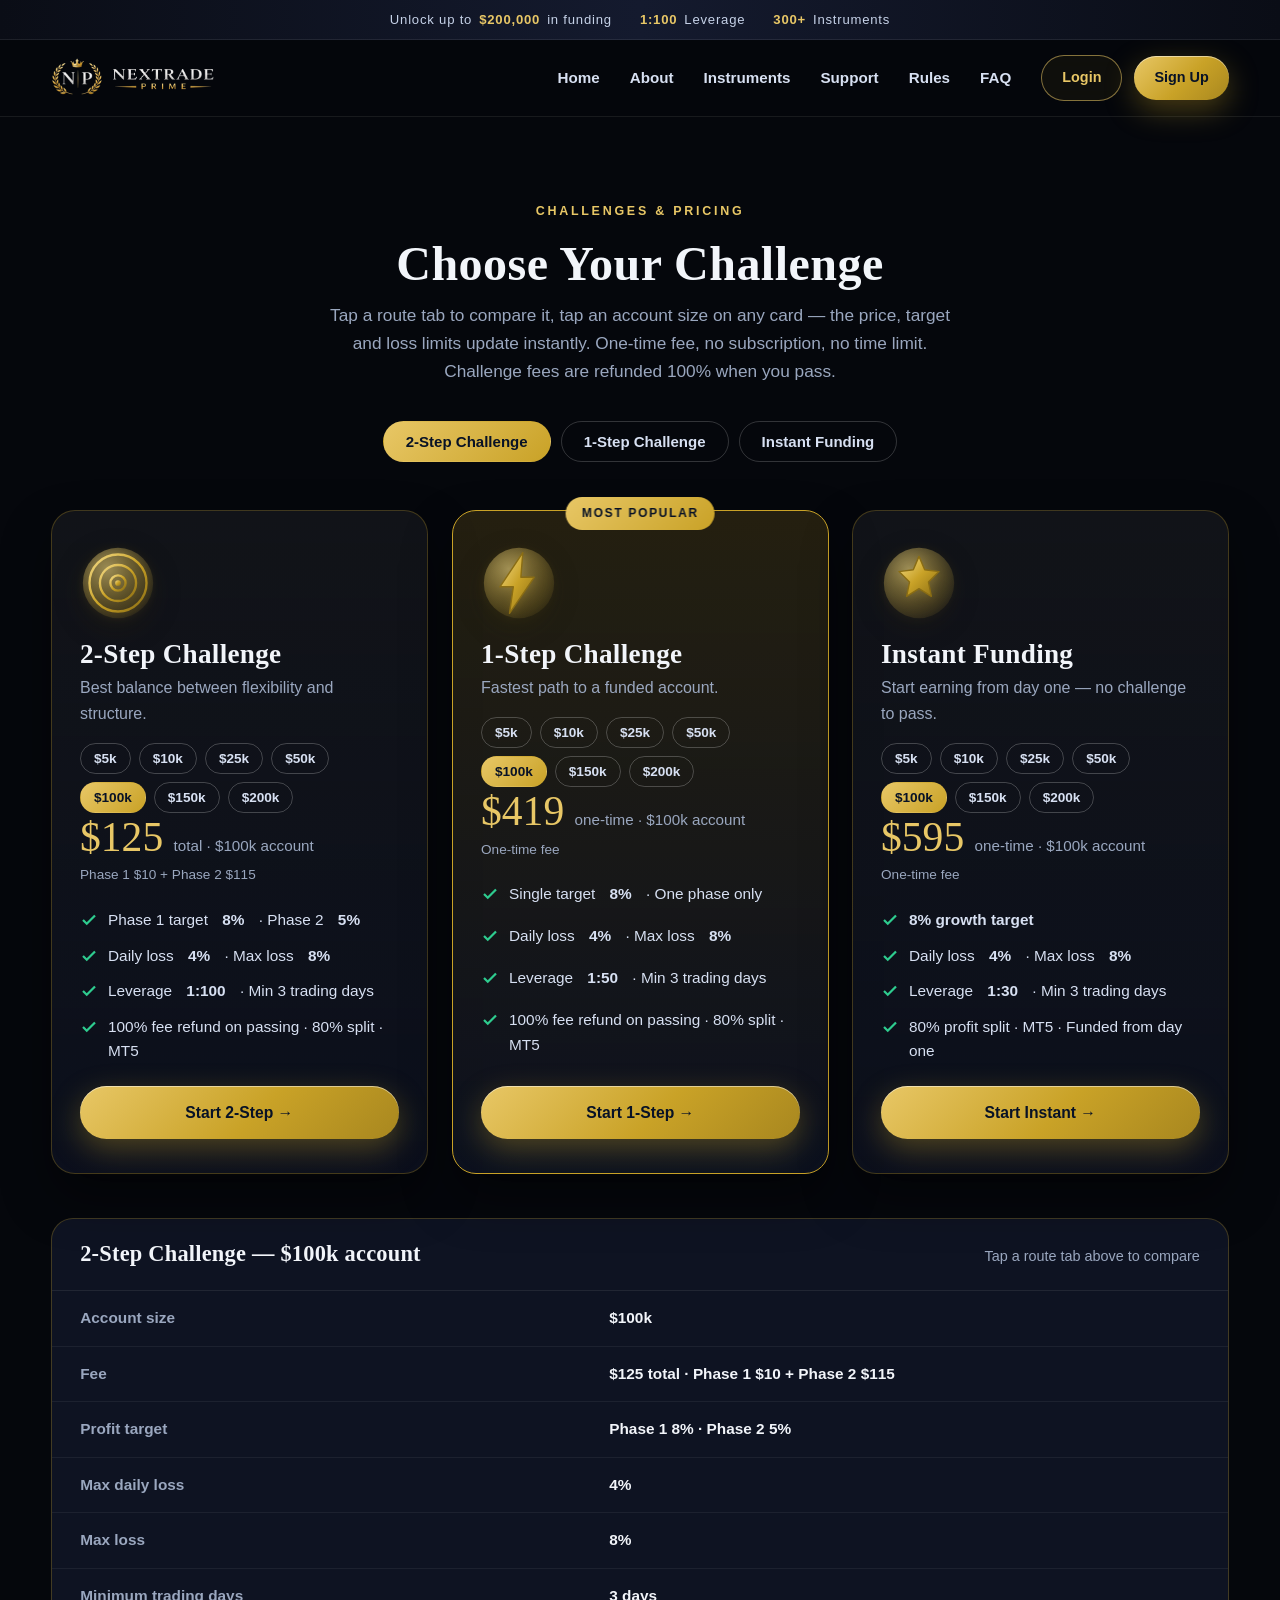
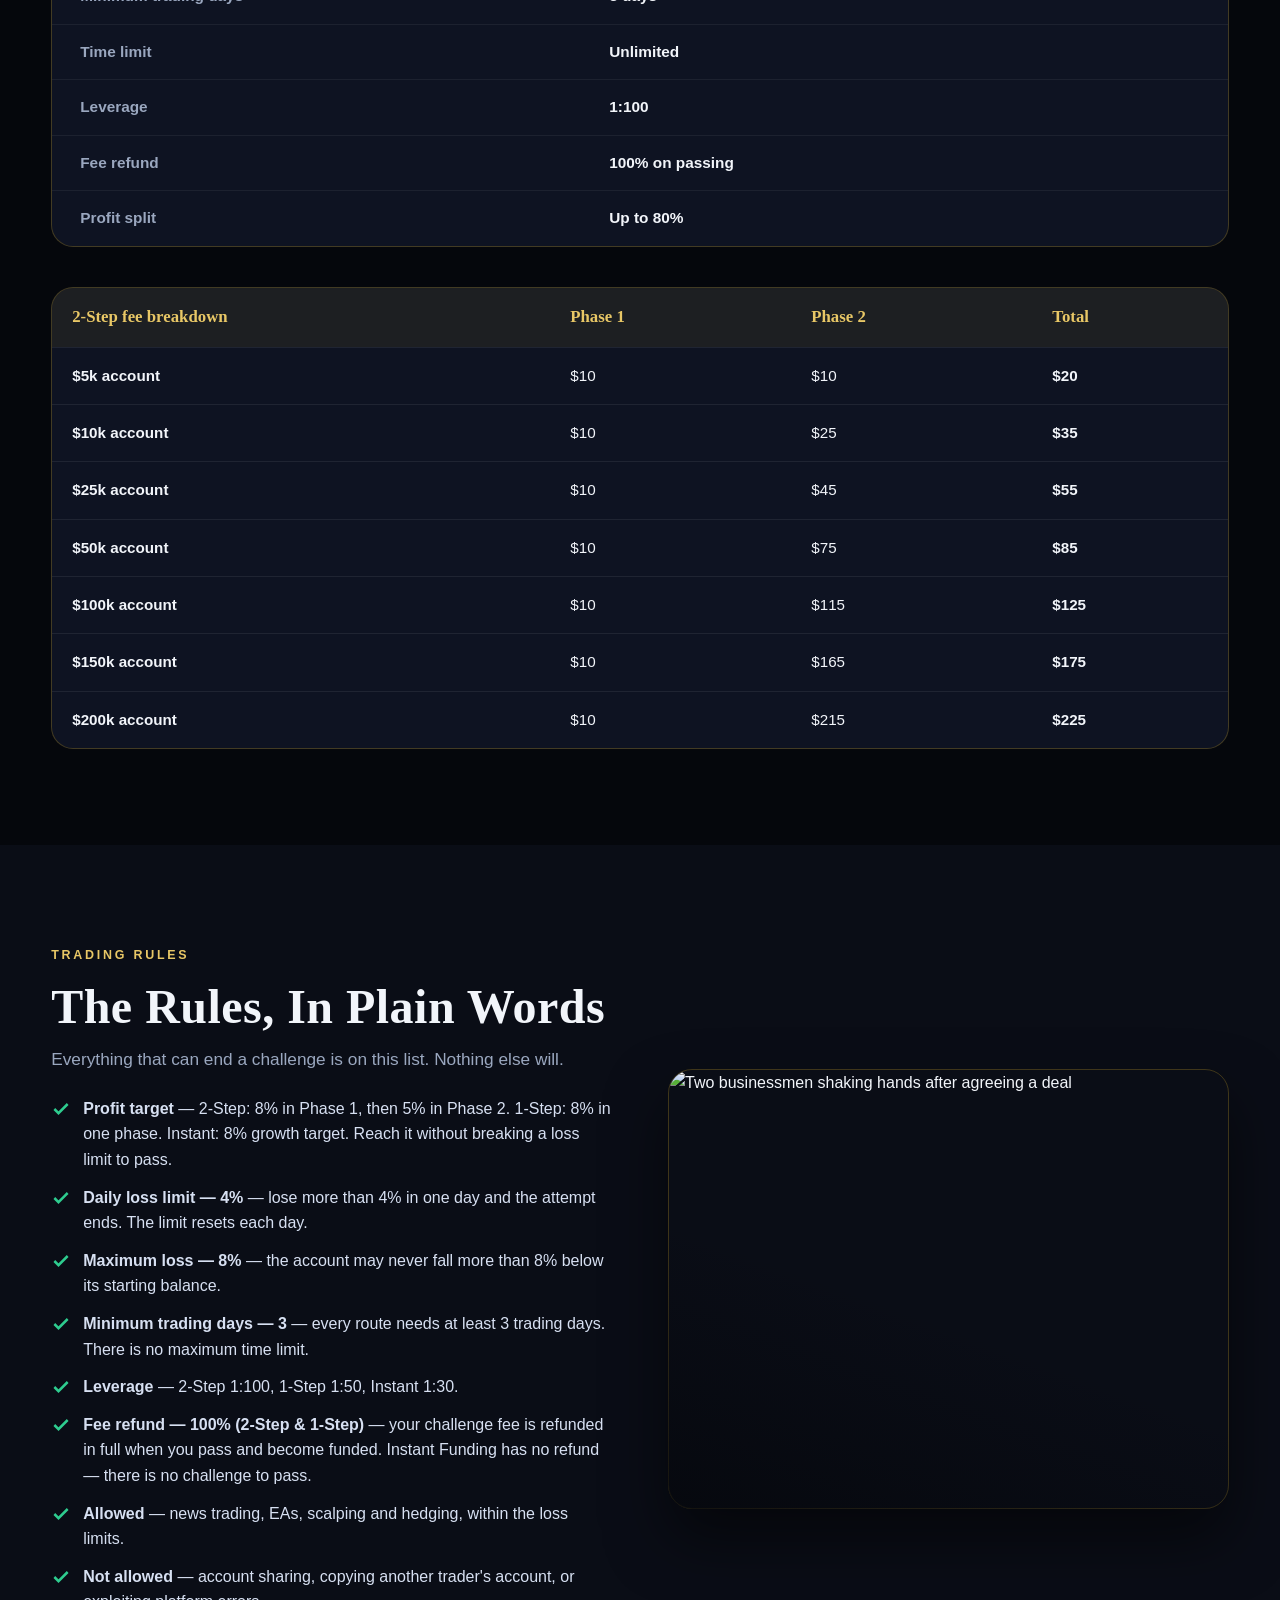
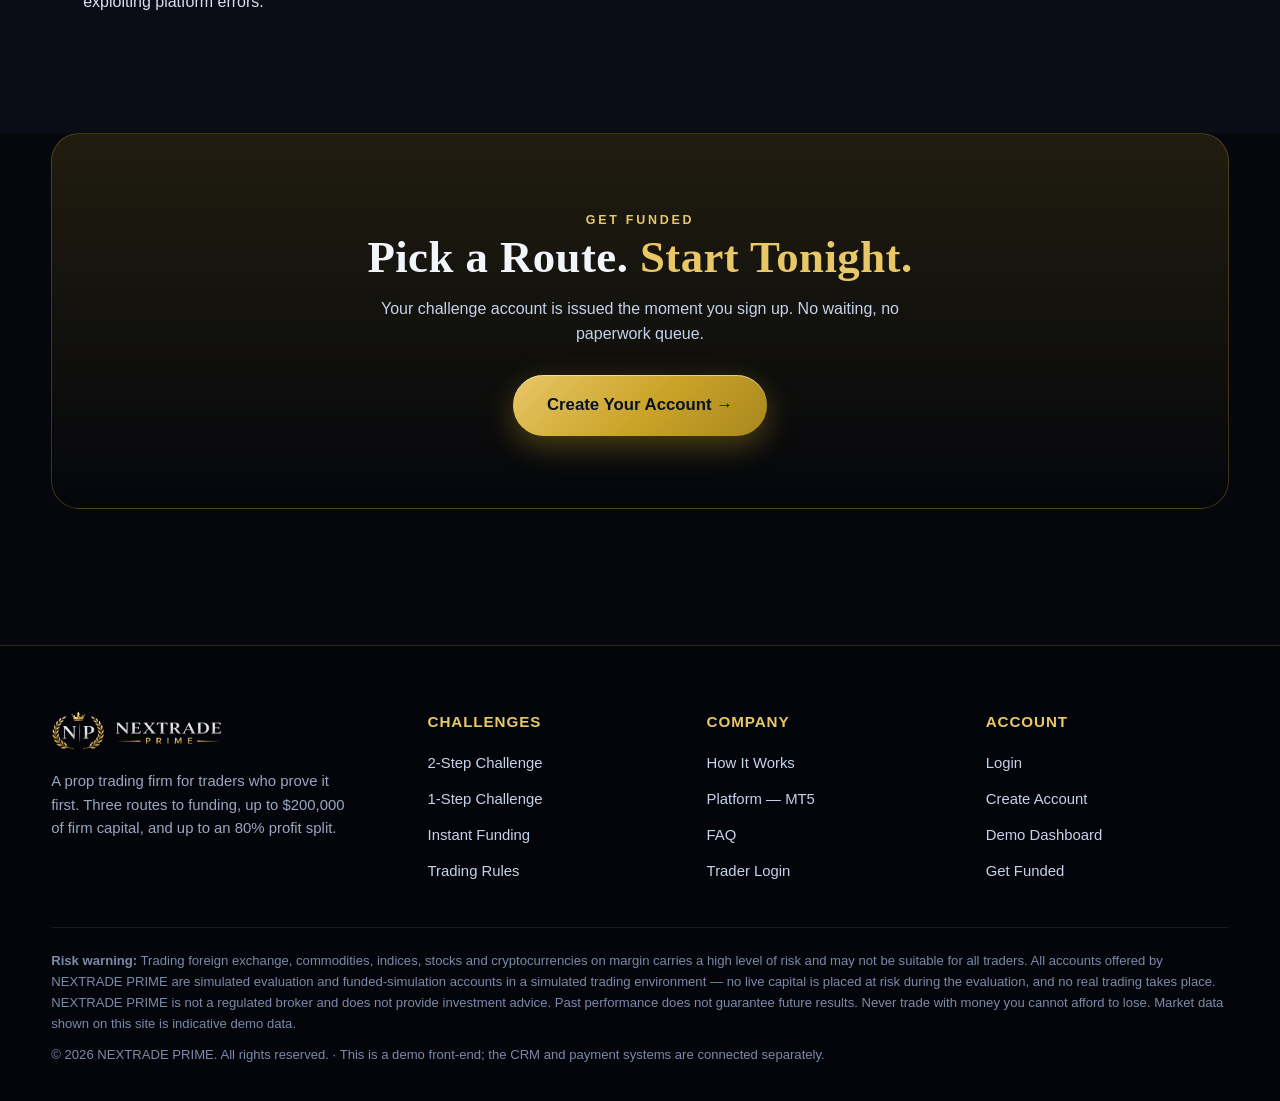
==== commit 49699d03: "Polish pass: fix Built-for-Traders photo, hero divider/rebalance, stats, fade-in, Instant refund + t" ====
--- a/challenges.html
+++ b/challenges.html
@@ -48,7 +48,7 @@
     <div class="center reveal">
       <span class="eyebrow">Challenges &amp; Pricing</span>
       <h2 class="section-title">Choose Your Challenge</h2>
-      <p class="section-sub">Tap a route tab to compare it, tap an account size on any card — the price, target and loss limits update instantly. One-time fee, no subscription, no time limit, 100% refund when you pass.</p>
+      <p class="section-sub">Tap a route tab to compare it, tap an account size on any card — the price, target and loss limits update instantly. One-time fee, no subscription, no time limit. Challenge fees are refunded 100% when you pass.</p>
     </div>
     <div class="tabs reveal" role="tablist" aria-label="Funding routes">
       <button class="tab-btn route-tab active" data-route-tab="two-step">2-Step Challenge</button>
@@ -98,7 +98,7 @@
           <li><svg width="18" height="18" viewBox="0 0 24 24" fill="none" stroke="#2ECC8F" stroke-width="3"><path d="M4 12l5 5L20 6"/></svg><span><b><span class="js-target1">8% growth target</span></b></span></li>
           <li><svg width="18" height="18" viewBox="0 0 24 24" fill="none" stroke="#2ECC8F" stroke-width="3"><path d="M4 12l5 5L20 6"/></svg>Daily loss <b>&nbsp;<span class="js-daily">4%</span></b>&nbsp;· Max loss <b>&nbsp;<span class="js-max">8%</span></b></li>
           <li><svg width="18" height="18" viewBox="0 0 24 24" fill="none" stroke="#2ECC8F" stroke-width="3"><path d="M4 12l5 5L20 6"/></svg>Leverage <b>&nbsp;<span class="js-lev">1:30</span></b>&nbsp;· Min 3 trading days</li>
-          <li><svg width="18" height="18" viewBox="0 0 24 24" fill="none" stroke="#2ECC8F" stroke-width="3"><path d="M4 12l5 5L20 6"/></svg>100% fee refund on passing · 80% split · MT5</li>
+          <li><svg width="18" height="18" viewBox="0 0 24 24" fill="none" stroke="#2ECC8F" stroke-width="3"><path d="M4 12l5 5L20 6"/></svg>80% profit split · MT5 · Funded from day one</li>
         </ul>
         <a class="btn btn-gold" href="signup.html">Start Instant →</a>
       </article>
@@ -124,7 +124,7 @@
         </tbody>
       </table>
     </div>
-    <p class="center muted small" style="margin-top:18px">All prices and rules are demo defaults in <code>assets/script.js</code> (PRICING) — change them in one place.</p>
+    <!-- All prices and rules are demo defaults in the PRICING config at the top of assets/script.js — change them in one place. -->
   </div>
 </section>
 
@@ -141,7 +141,7 @@
         <li><svg width="20" height="20" viewBox="0 0 24 24" fill="none" stroke="#2ECC8F" stroke-width="3"><path d="M4 12l5 5L20 6"/></svg><span><strong>Maximum loss — 8%</strong> — the account may never fall more than 8% below its starting balance.</span></li>
         <li><svg width="20" height="20" viewBox="0 0 24 24" fill="none" stroke="#2ECC8F" stroke-width="3"><path d="M4 12l5 5L20 6"/></svg><span><strong>Minimum trading days — 3</strong> — every route needs at least 3 trading days. There is no maximum time limit.</span></li>
         <li><svg width="20" height="20" viewBox="0 0 24 24" fill="none" stroke="#2ECC8F" stroke-width="3"><path d="M4 12l5 5L20 6"/></svg><span><strong>Leverage</strong> — 2-Step 1:100, 1-Step 1:50, Instant 1:30.</span></li>
-        <li><svg width="20" height="20" viewBox="0 0 24 24" fill="none" stroke="#2ECC8F" stroke-width="3"><path d="M4 12l5 5L20 6"/></svg><span><strong>Fee refund — 100%</strong> — your fee is refunded in full when you pass and become funded.</span></li>
+        <li><svg width="20" height="20" viewBox="0 0 24 24" fill="none" stroke="#2ECC8F" stroke-width="3"><path d="M4 12l5 5L20 6"/></svg><span><strong>Fee refund — 100% (2-Step &amp; 1-Step)</strong> — your challenge fee is refunded in full when you pass and become funded. Instant Funding has no refund — there is no challenge to pass.</span></li>
         <li><svg width="20" height="20" viewBox="0 0 24 24" fill="none" stroke="#2ECC8F" stroke-width="3"><path d="M4 12l5 5L20 6"/></svg><span><strong>Allowed</strong> — news trading, EAs, scalping and hedging, within the loss limits.</span></li>
         <li><svg width="20" height="20" viewBox="0 0 24 24" fill="none" stroke="#2ECC8F" stroke-width="3"><path d="M4 12l5 5L20 6"/></svg><span><strong>Not allowed</strong> — account sharing, copying another trader's account, or exploiting platform errors.</span></li>
       </ul>
--- a/assets/style.css
+++ b/assets/style.css
@@ -78,24 +78,25 @@
 .orb-1{width:420px;height:420px;background:rgba(201,162,39,.16);top:-120px;right:8%}
 .orb-2{width:300px;height:300px;background:rgba(46,204,143,.07);bottom:10%;left:-80px;animation-delay:-6s}
 @keyframes drift{from{transform:translate(0,0)}to{transform:translate(-30px,24px)}}
-.hero-inner{position:relative;z-index:2;display:grid;grid-template-columns:1.05fr .95fr;gap:60px;align-items:center}
+.hero-inner{position:relative;z-index:2;display:grid;grid-template-columns:1.05fr .95fr;gap:60px;align-items:stretch}
 .hero h1{font-size:clamp(2.6rem,5.6vw,4.3rem);margin:18px 0 20px}
 .hero p.lead{font-size:1.18rem;color:#C6D2E8;max-width:540px}
 .hero-cta{display:flex;gap:14px;margin:32px 0 26px;flex-wrap:wrap}
 .hero-proof{display:flex;gap:26px;flex-wrap:wrap;color:#C6D2E8;font-size:.92rem}
 .hero-proof b{color:var(--gold-light);font-size:1.15rem;display:block}
-/* Collage: B&W chart left, colour trader right, circular divider */
-.hero-collage{position:relative;height:480px}
+/* Collage: B&W chart left, colour trader right, gold seam + circular divider */
+.hero-collage{position:relative;min-height:520px;background:linear-gradient(160deg,#101828,#05070C 70%);border-radius:24px}
 .collage-photo{position:absolute;top:0;bottom:0;width:56%;object-fit:cover;border-radius:24px;border:1px solid var(--line);box-shadow:0 40px 80px rgba(0,0,0,.6)}
 .collage-left{left:0;filter:grayscale(1) contrast(1.08) brightness(.92)}
 .collage-right{right:0;width:56%;z-index:2}
+.collage-seam{position:absolute;left:50%;top:0;bottom:0;width:3px;transform:translateX(-50%);z-index:3;background:linear-gradient(180deg,transparent,#E8C766 18%,#C9A227 50%,#E8C766 82%,transparent);box-shadow:0 0 14px rgba(201,162,39,.65);pointer-events:none}
 .collage-divider{position:absolute;left:50%;top:50%;transform:translate(-50%,-50%);z-index:3;width:74px;height:74px;border-radius:50%;background:radial-gradient(circle at 35% 30%,#F4DC8A,#C9A227 60%,#8A6D14);display:flex;align-items:center;justify-content:center;font-family:var(--font-display);font-weight:800;font-size:1.05rem;color:#081226;box-shadow:0 0 0 6px rgba(5,7,12,.9),0 18px 40px rgba(0,0,0,.6)}
 .glass-card{position:absolute;z-index:4;background:rgba(10,13,22,.78);backdrop-filter:blur(12px);border:1px solid rgba(255,255,255,.14);border-radius:16px;padding:14px 18px;box-shadow:0 20px 44px rgba(0,0,0,.55);animation:floaty 6s ease-in-out infinite alternate}
 .glass-card .gc-label{font-size:.72rem;letter-spacing:.14em;color:var(--muted);font-weight:800}
 .glass-card .gc-value{font-family:var(--font-display);font-size:1.35rem;color:#fff;line-height:1.2}
 .glass-card .gc-sub{font-size:.82rem;color:var(--green);font-weight:700}
-.glass-1{left:-14px;bottom:56px}
-.glass-2{right:-8px;top:34px;animation-delay:-3s}
+.glass-1{left:16px;bottom:20px}
+.glass-2{right:16px;top:20px;animation-delay:-3s}
 @keyframes floaty{from{transform:translateY(0)}to{transform:translateY(-10px)}}
 /* Ticker */
 .ticker{position:relative;z-index:2;margin-top:64px;border-top:1px solid rgba(201,162,39,.25);border-bottom:1px solid rgba(201,162,39,.25);background:rgba(5,7,12,.85);backdrop-filter:blur(8px);overflow:hidden}
@@ -110,8 +111,8 @@
 .stats-band{padding:64px 0;background:linear-gradient(180deg,var(--black),var(--panel))}
 .stats-grid{display:grid;grid-template-columns:repeat(4,1fr);gap:20px}
 .stat{text-align:center;padding:30px 10px;border:1px solid var(--line-soft);border-radius:var(--radius);background:var(--card-bg)}
-.stat b{font-family:var(--font-display);font-size:2.5rem;color:var(--gold-light);display:block;line-height:1.1}
-.stat span{color:var(--muted);font-size:.92rem}
+.stat b{font-family:var(--font-display);font-size:clamp(2.7rem,4.6vw,3.6rem);font-weight:800;color:#fff;display:block;line-height:1.05;text-shadow:0 0 28px rgba(201,162,39,.35)}
+.stat span{color:#C6D2E8;font-size:.95rem;font-weight:600}
 
 /* ---------- Tabs (shared) ---------- */
 .tabs{display:flex;gap:10px;flex-wrap:wrap;justify-content:center;margin:36px 0 8px}
@@ -214,7 +215,7 @@
 .prof-chips{margin-top:18px}
 
 /* ---------- Configurator ---------- */
-.cfg-grid{display:grid;grid-template-columns:1.2fr .8fr;gap:24px;margin-top:48px}
+.cfg-grid{display:grid;grid-template-columns:1.2fr .8fr;gap:24px;margin-top:48px;align-items:start}
 .cfg-panel{border:1px solid var(--line);border-radius:24px;background:var(--panel-2);padding:32px}
 .cfg-panel h3{font-size:1.3rem;margin-bottom:18px}
 .cfg-label{font-size:.8rem;font-weight:800;letter-spacing:.14em;color:var(--muted);margin:20px 0 10px}
@@ -234,7 +235,7 @@
 .mt5-visual{position:relative;border-radius:24px;overflow:hidden;border:1px solid var(--line);box-shadow:0 30px 60px rgba(0,0,0,.5)}
 .mt5-visual img{width:100%;height:380px;object-fit:cover}
 .mt5-logo-bar{position:absolute;left:0;right:0;bottom:0;display:flex;align-items:center;gap:14px;background:rgba(5,7,12,.88);backdrop-filter:blur(10px);padding:16px 22px;border-top:1px solid var(--line)}
-.mt5-logo-bar img{height:40px;width:auto}
+.mt5-logo-bar img{height:44px;width:auto;background:#fff;border-radius:10px;padding:8px 12px;box-shadow:0 4px 14px rgba(0,0,0,.45)}
 .mt5-logo-bar .mt5-name{font-weight:800;font-size:1.15rem}
 .mt5-logo-bar .mt5-sub{font-size:.82rem;color:var(--muted)}
 .mt5-feats{list-style:none;display:grid;gap:12px;margin:22px 0}
@@ -333,8 +334,10 @@
 #dashChart{width:100%;height:340px;min-height:340px;flex:1;display:block}
 
 /* ---------- Reveal / motion ---------- */
-.reveal{opacity:.55;transform:translateY(12px);transition:opacity .45s var(--ease),transform .45s var(--ease)}
+.reveal{opacity:.88;transform:translateY(8px);transition:opacity .3s var(--ease),transform .3s var(--ease)}
 .reveal.visible{opacity:1;transform:none}
+/* How It Works cards never dim on entry */
+.steps-grid .reveal{opacity:1;transform:none}
 .reveal[data-delay="1"]{transition-delay:.05s}
 .reveal[data-delay="2"]{transition-delay:.1s}
 .reveal[data-delay="3"]{transition-delay:.15s}
@@ -345,7 +348,7 @@
 /* ---------- Responsive ---------- */
 @media (max-width:1020px){
   .hero-inner{grid-template-columns:1fr;gap:44px}
-  .hero-collage{height:420px;max-width:640px}
+  .hero-collage{height:420px;min-height:420px;max-width:640px}
   .routes-grid,.features-grid,.ambition-grid{grid-template-columns:1fr 1fr}
   .products-grid{grid-template-columns:repeat(3,1fr)}
   .steps-grid{grid-template-columns:repeat(3,1fr)}
@@ -369,7 +372,7 @@
   .section{padding:64px 0}
   .routes-grid,.features-grid,.ambition-grid,.products-grid,.steps-grid{grid-template-columns:1fr}
   .hero{padding-top:64px}
-  .hero-collage{height:340px}
+  .hero-collage{height:340px;min-height:340px}
   .glass-1{left:0;bottom:24px}
   .glass-2{right:0;top:12px}
   .collage-divider{width:58px;height:58px;font-size:.9rem}
